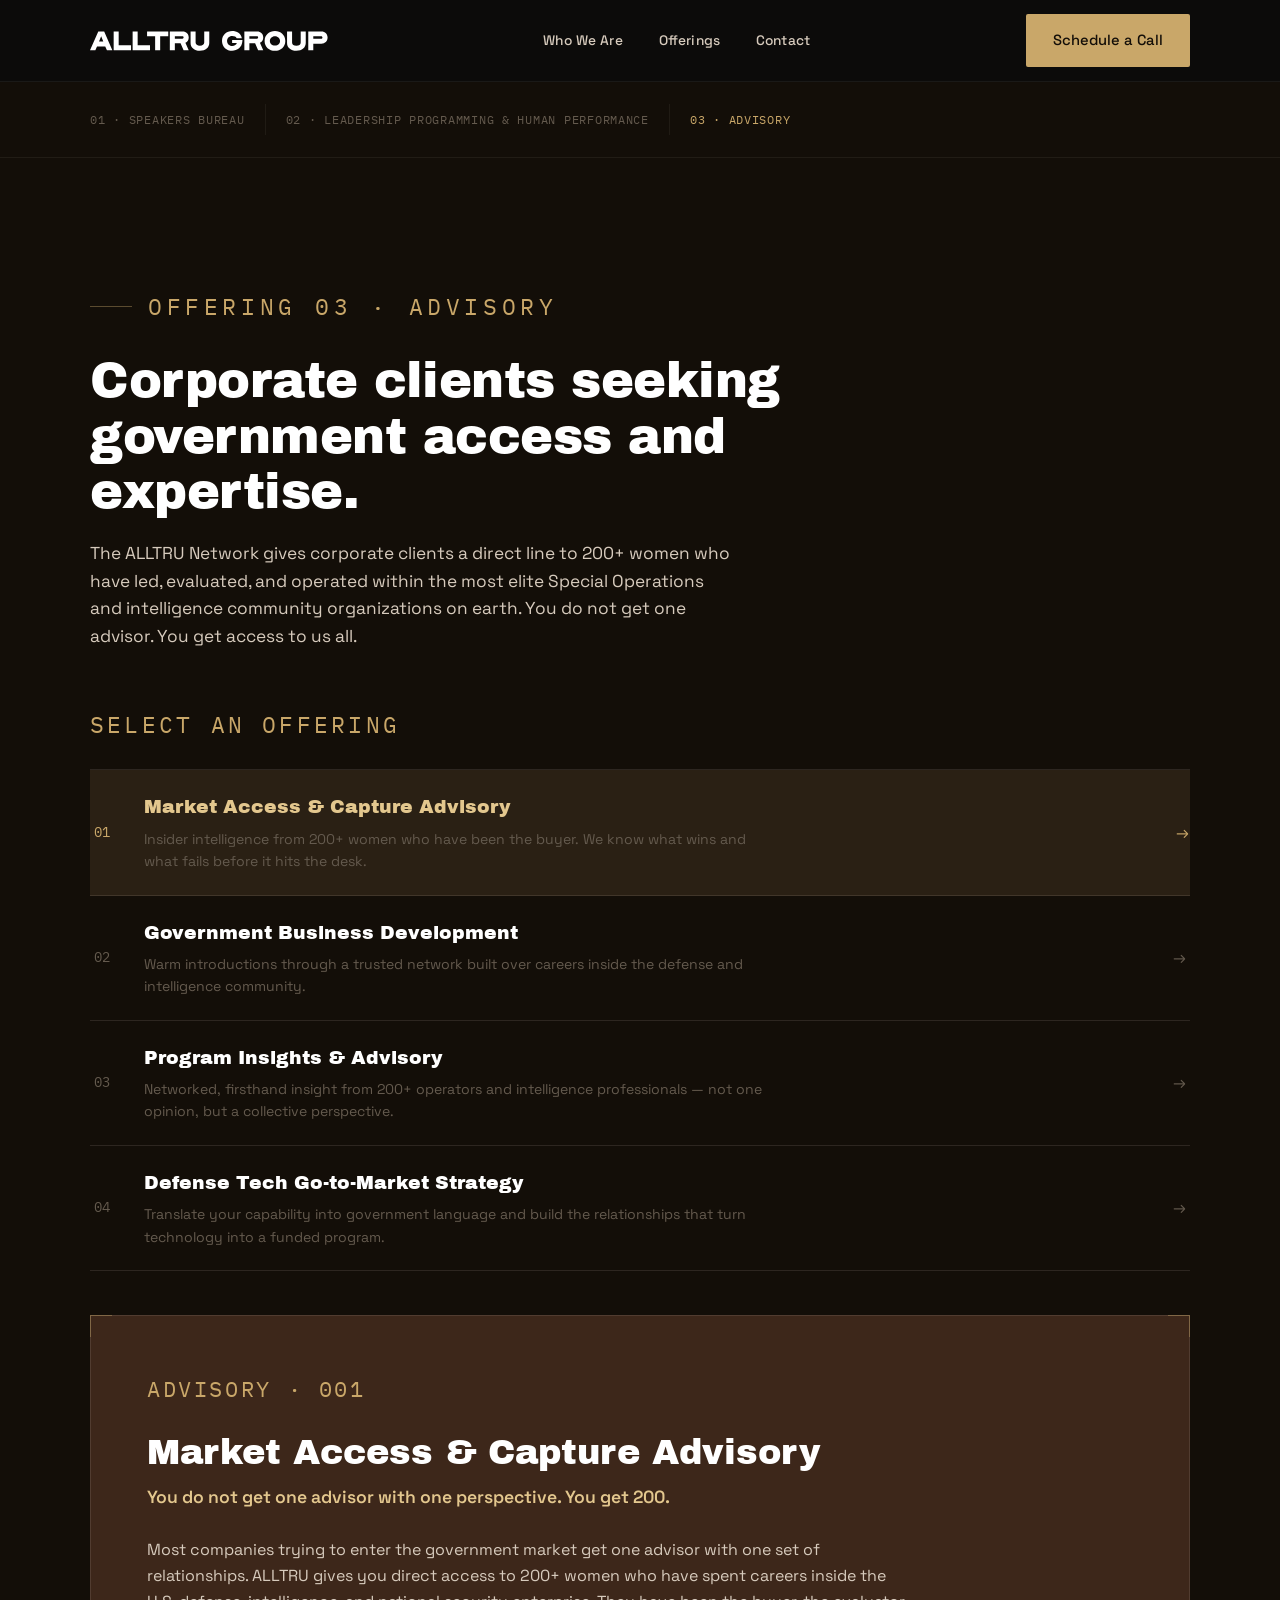
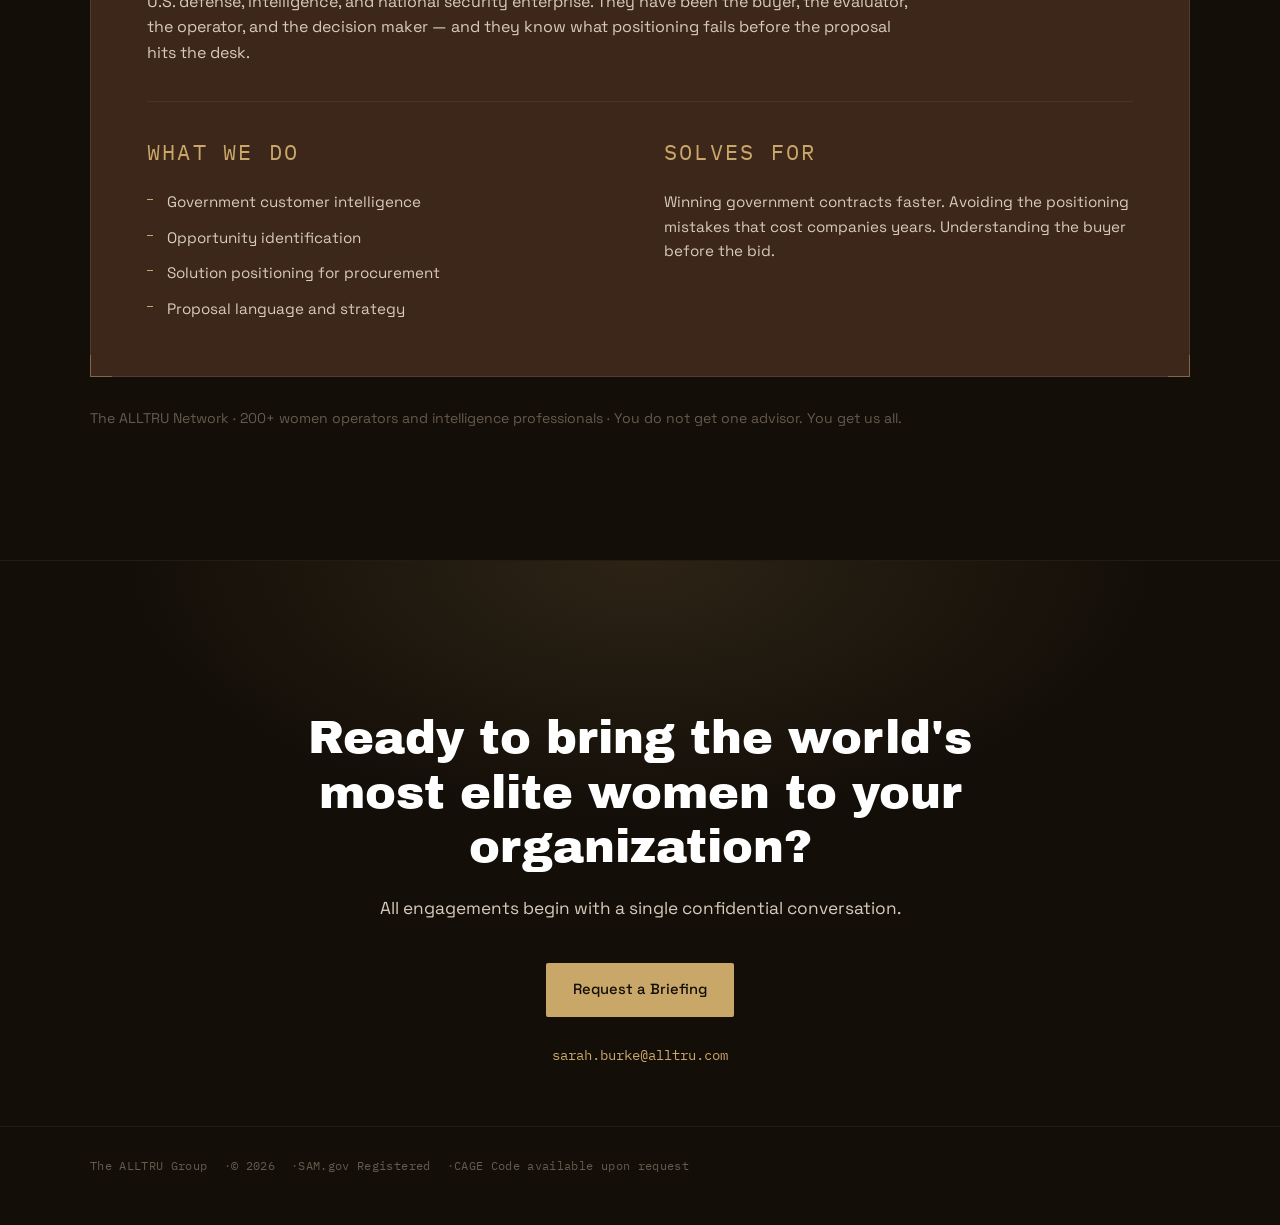
==== advisory.html @ ccac943f "Add files via upload" ====
<!DOCTYPE html>
<html lang="en">
<head>
<meta charset="UTF-8">
<meta name="viewport" content="width=device-width, initial-scale=1.0">
<title>Advisory — The ALLTRU Group</title>
<meta name="description" content="The ALLTRU Network gives corporate clients direct access to 200+ women from the U.S. defense, intelligence, and national security enterprise.">
<script>document.documentElement.classList.add('js');</script>
<link rel="preconnect" href="https://fonts.googleapis.com">
<link rel="preconnect" href="https://fonts.gstatic.com" crossorigin>
<link href="https://fonts.googleapis.com/css2?family=Archivo+Black&family=Space+Grotesk:wght@400;500;600;700&family=IBM+Plex+Mono:wght@400;500&display=swap" rel="stylesheet">
<link rel="stylesheet" href="styles.css">
</head>
<body>
<header class="site-nav">
  <div class="nav-inner">
    <a href="index.html" class="wordmark">
<svg class="wordmark-svg" viewBox="0 0 511 43" xmlns="http://www.w3.org/2000/svg" role="img" aria-label="ALLTRU Group">
    <g class="wm-alltru">
      <path d="M245.605 0.98584H256.451V25.9258C256.451 35.5538 248.447 42.5718 236.325 42.5718C224.261 42.5718 216.257 35.5538 216.257 25.7518V0.98584H227.045V24.6498C227.045 29.0578 230.699 31.5518 236.325 31.5518C242.009 31.5518 245.605 29.0578 245.605 24.6498V0.98584Z"/>
      <path d="M212.296 13.9198C212.296 19.4298 209.628 23.4318 205.104 25.2298L212.238 41.5278H201.218L194.722 26.3318H182.426V41.5278H171.638V0.98584H179.874H199.188C207.018 0.98584 212.296 6.14784 212.296 13.9198ZM182.426 11.3098V16.4138H198.84C200.232 16.4138 201.218 15.4278 201.218 13.8618C201.218 12.3538 200.232 11.3098 198.84 11.3098H182.426Z"/>
      <path d="M168.283 0.98584V11.2518H150.883V41.5278H140.037V11.2518H122.695V0.98584H168.283Z"/>
      <path d="M102.449 30.8558H129.013V41.5278H91.6611V0.98584H102.449V30.8558Z"/>
      <path d="M61.6679 30.8558H88.2319V41.5278H50.8799V0.98584H61.6679V30.8558Z"/>
      <path d="M30.508 0.98584L48.024 41.5278H36.424L32.77 33.3498H15.08L11.542 41.5278H0L17.806 0.98584H30.508ZM19.43 22.3878H28.594L24.012 11.3098L19.43 22.3878Z"/>
    </g>
    <g class="wm-group">
      <path d="M497.704 0.98584C505.592 0.98584 510.812 6.37984 510.812 14.0938C510.812 21.8658 505.592 27.2018 497.414 27.2018H480.072V41.5278H469.284V0.98584H477.52H497.704ZM497.356 16.8778C498.748 16.8778 499.734 15.6598 499.734 14.0938C499.734 12.5858 498.748 11.3098 497.356 11.3098H480.072V16.8778H497.356Z"/>
      <path d="M453.023 0.98584H463.869V25.9258C463.869 35.5538 455.865 42.5718 443.743 42.5718C431.679 42.5718 423.675 35.5538 423.675 25.8098V0.98584H434.463V24.6498C434.463 29.1158 438.117 31.5518 443.743 31.5518C449.427 31.5518 453.023 29.1158 453.023 24.6498V0.98584Z"/>
      <path d="M419.936 21.286C419.936 34.104 409.844 42.572 397.664 42.572C385.484 42.572 375.392 34.104 375.392 21.286C375.392 8.468 385.484 0 397.664 0C409.844 0 419.936 8.468 419.936 21.286ZM397.664 31.436C404.682 31.436 408.568 26.39 408.568 21.286C408.568 16.182 404.682 11.078 397.664 11.078C390.646 11.078 386.76 16.182 386.76 21.286C386.76 26.39 390.646 31.436 397.664 31.436Z"/>
      <path d="M372.532 13.9198C372.532 19.4298 369.864 23.4318 365.34 25.2298L372.474 41.5278H361.454L354.958 26.3318H342.662V41.5278H331.874V0.98584H340.11H359.424C367.254 0.98584 372.532 6.14784 372.532 13.9198ZM342.662 11.3098V16.4138H359.076C360.468 16.4138 361.454 15.4278 361.454 13.8618C361.454 12.3538 360.468 11.3098 359.076 11.3098H342.662Z"/>
      <path d="M305.554 25.868V19.314H327.71V21.228C327.014 35.67 316.632 42.572 305.496 42.572C293.78 42.572 283.804 33.814 283.804 21.286C283.804 8.468 293.548 0 305.728 0C315.762 0 324.694 5.51 326.492 15.37H315.356C314.138 12.586 310.6 10.672 305.728 10.672C298.536 10.672 294.708 16.008 294.708 21.286C294.708 26.622 298.826 32.132 305.728 32.132C311.18 32.132 314.486 29.406 315.704 25.868H305.554Z"/>
    </g>
</svg>
    </a>
    <nav class="nav-links">
      <a href="index.html#who-we-are">Who We Are</a>
      <a href="index.html#offerings">Offerings</a>
      <a href="index.html#contact">Contact</a>
    </nav>
    <div class="nav-cta">
      <a class="btn btn-gold" href="mailto:sarah.burke@alltru.com?subject=Schedule%20a%20Call">Schedule a Call</a>
      <button class="nav-toggle" id="navToggle" aria-expanded="false" aria-controls="mobileMenu" aria-label="Open menu">
        <span></span><span></span><span></span>
      </button>
    </div>
  </div>
  <nav class="mobile-menu" id="mobileMenu">
    <a href="index.html#who-we-are">Who We Are</a>
    <a href="index.html#offerings">Offerings</a>
    <a href="index.html#contact">Contact</a>
  </nav>
</header>

<main id="top">
  <div class="offer-subnav-wrap">
    <div class="wrap">
      <nav class="offer-subnav" aria-label="Other offerings">
      <a href="speakers-bureau.html">01 &middot; Speakers Bureau</a>
      <a href="leadership-programming.html">02 &middot; Leadership Programming &amp; Human Performance</a>
      <a href="advisory.html" class="is-current">03 &middot; Advisory</a>
      </nav>
    </div>
  </div>

  <section class="band" id="advisory">
    <div class="wrap">
      <div class="section-head reveal">
        <div class="eyebrow">Offering 03 · Advisory</div>
        <h2>Corporate clients seeking government access and expertise.</h2>
        <p class="lead">The ALLTRU Network gives corporate clients a direct line to 200+ women who have led, evaluated, and operated within the most elite Special Operations and intelligence community organizations on earth. You do not get one advisor. You get access to us all.</p>
      </div>

      <div class="reveal" id="adv-selector">
        <div class="selector-label">Select an Offering</div>
        <div class="selector-list" role="tablist" aria-label="Advisory offerings">

          <button class="selector-item is-active" data-group="adv" data-target="market-access" role="tab" aria-selected="true">
            <span class="s-num">01</span>
            <span class="s-text">
              <h4>Market Access &amp; Capture Advisory</h4>
              <p>Insider intelligence from 200+ women who have been the buyer. We know what wins and what fails before it hits the desk.</p>
            </span>
            <span class="s-arrow">→</span>
          </button>

          <button class="selector-item" data-group="adv" data-target="biz-dev" role="tab" aria-selected="false">
            <span class="s-num">02</span>
            <span class="s-text">
              <h4>Government Business Development</h4>
              <p>Warm introductions through a trusted network built over careers inside the defense and intelligence community.</p>
            </span>
            <span class="s-arrow">→</span>
          </button>

          <button class="selector-item" data-group="adv" data-target="program-insights" role="tab" aria-selected="false">
            <span class="s-num">03</span>
            <span class="s-text">
              <h4>Program Insights &amp; Advisory</h4>
              <p>Networked, firsthand insight from 200+ operators and intelligence professionals — not one opinion, but a collective perspective.</p>
            </span>
            <span class="s-arrow">→</span>
          </button>

          <button class="selector-item" data-group="adv" data-target="gtm" role="tab" aria-selected="false">
            <span class="s-num">04</span>
            <span class="s-text">
              <h4>Defense Tech Go-to-Market Strategy</h4>
              <p>Translate your capability into government language and build the relationships that turn technology into a funded program.</p>
            </span>
            <span class="s-arrow">→</span>
          </button>

        </div>

        <div class="slide-viewer brackets" id="adv-viewer" aria-live="polite">
          <span class="cnr tl"></span><span class="cnr tr"></span><span class="cnr br"></span><span class="cnr bl"></span>

          <div class="slide-panel is-active" data-panel="market-access">
            <div class="slide-kicker">Advisory · 001</div>
            <h3>Market Access &amp; Capture Advisory</h3>
            <div class="slide-sub">You do not get one advisor with one perspective. You get 200.</div>
            <div class="slide-body">
              <p>Most companies trying to enter the government market get one advisor with one set of relationships. ALLTRU gives you direct access to 200+ women who have spent careers inside the U.S. defense, intelligence, and national security enterprise. They have been the buyer, the evaluator, the operator, and the decision maker — and they know what positioning fails before the proposal hits the desk.</p>
            </div>
            <div class="slide-cols">
              <div class="slide-col">
                <div class="col-label">What We Do</div>
                <ul>
                  <li>Government customer intelligence</li>
                  <li>Opportunity identification</li>
                  <li>Solution positioning for procurement</li>
                  <li>Proposal language and strategy</li>
                </ul>
              </div>
              <div class="slide-col">
                <div class="col-label">Solves For</div>
                <p class="solves-copy">Winning government contracts faster. Avoiding the positioning mistakes that cost companies years. Understanding the buyer before the bid.</p>
              </div>
            </div>
          </div>

          <div class="slide-panel" data-panel="biz-dev">
            <div class="slide-kicker">Advisory · 002</div>
            <h3>Government Business Development</h3>
            <div class="slide-sub">Relationships built over careers. Now available to your organization.</div>
            <div class="slide-body">
              <p>Relationships in the defense and intelligence community are built over careers, not business cards. ALLTRU's 200+ network gives your organization direct access to the relationships that move government business — introductions to the right decision makers, commanders, program managers, and acquisition professionals at the right moment.</p>
              <p>This is not cold outreach dressed up as strategy. It is a warm, trusted network opening doors that most companies spend years trying to find.</p>
            </div>
            <div class="slide-cols">
              <div class="slide-col">
                <div class="col-label">What We Do</div>
                <ul>
                  <li>Decision maker introductions</li>
                  <li>Command and agency relationship access</li>
                  <li>Program manager connections</li>
                  <li>Acquisition professional access</li>
                </ul>
              </div>
              <div class="slide-col">
                <div class="col-label">Solves For</div>
                <p class="solves-copy">Getting in the room. Building the relationships that generate government revenue. Accelerating a business development timeline that typically takes years.</p>
              </div>
            </div>
          </div>

          <div class="slide-panel" data-panel="program-insights">
            <div class="slide-kicker">Advisory · 003</div>
            <h3>Program Insights &amp; Advisory</h3>
            <div class="slide-sub">Not one opinion. The collective perspective of 200+ people who have been there.</div>
            <div class="slide-body">
              <p>Before you brief a government client, pitch a program office, or launch a defense product, you need to know how it will land with the people who will use it, buy it, or reject it. ALLTRU's network gives your organization networked, firsthand insight from the people who have operated, evaluated, and procured in the exact environments you are targeting.</p>
            </div>
            <div class="slide-cols">
              <div class="slide-col">
                <div class="col-label">What We Do</div>
                <ul>
                  <li>Product and capability feedback</li>
                  <li>Program positioning review</li>
                  <li>Decision-making intelligence</li>
                  <li>Operational environment insight</li>
                </ul>
              </div>
              <div class="slide-col">
                <div class="col-label">Solves For</div>
                <p class="solves-copy">Information dominance before the pitch. Knowing how your product or program will land before it does. Making decisions with the confidence of collective insider insight.</p>
              </div>
            </div>
          </div>

          <div class="slide-panel" data-panel="gtm">
            <div class="slide-kicker">Advisory · 004</div>
            <h3>Defense Tech Go-to-Market Strategy</h3>
            <div class="slide-sub">The defense market is unlike any other. We have lived inside it.</div>
            <div class="slide-body">
              <p>The defense technology market does not follow standard go-to-market rules — and most commercial playbooks fail the moment they meet a government procurement process. ALLTRU gives defense technology companies a direct line to 200+ women who have spent careers inside the organizations your technology is designed to serve, helping you translate capability into government language and build the relationships that turn a promising technology into a funded program.</p>
            </div>
            <div class="slide-cols">
              <div class="slide-col">
                <div class="col-label">What We Do</div>
                <ul>
                  <li>Capability translation into government language</li>
                  <li>Acquisition pathway identification</li>
                  <li>Entry point and beachhead strategy</li>
                  <li>Relationship-driven program development</li>
                </ul>
              </div>
              <div class="slide-col">
                <div class="col-label">Solves For</div>
                <p class="solves-copy">Shortening the timeline from commercial technology to funded government program. Avoiding the translation failures that stall promising defense tech companies.</p>
              </div>
            </div>
          </div>

        </div>
        <p class="shared-footnote">The ALLTRU Network · 200+ women operators and intelligence professionals · You do not get one advisor. You get us all.</p>
      </div>
    </div>
  </section>

  <section class="close-band" id="contact">
    <div class="wrap">
      <div class="close-inner reveal">
        <h2>Ready to bring the world's most elite women to your organization?</h2>
        <p class="lead">All engagements begin with a single confidential conversation.</p>
        <a class="btn btn-gold" href="mailto:sarah.burke@alltru.com?subject=Request%20a%20Briefing">Request a Briefing</a>
        <div class="close-email"><a href="mailto:sarah.burke@alltru.com">sarah.burke@alltru.com</a></div>
      </div>
    </div>
  </section>

  <footer>
    <div class="wrap footer-inner">
      <div><span>The ALLTRU Group</span><span id="year">© 2026</span><span>SAM.gov Registered</span><span>CAGE Code available upon request</span></div>
    </div>
  </footer>

</main>
<script src="script.js"></script>
</body>
</html>
---- styles.css ----
/*
    BRAND FONTS — BN Grimer (display) and PP Neue Machina Inktrap (body/labels) are
    licensed commercial typefaces, not available on a free CDN. These @font-face
    rules point at local files that don't exist yet — until they're added, the
    browser silently falls back to the free stand-ins loaded above (Archivo Black /
    Space Grotesk). To activate the real brand fonts:
      1. Buy + download BN Grimer from https://www.bnicks.com/shop/p/grimer
      2. Buy + download PP Neue Machina Inktrap (commercial license) from
         https://pangrampangram.com/products/neue-machina
      3. Convert to .woff2 if needed and drop the files in a /fonts folder next to
         this HTML file, named to match the paths below (or edit the paths).
    No other changes needed — the site will pick them up automatically.
  */
  @font-face{
    font-family:'BN Grimer';
    src: url('./fonts/BNGrimer-Regular.woff2') format('woff2'),
         url('./fonts/BNGrimer-Regular.otf') format('opentype');
    font-weight:400; font-style:normal; font-display:swap;
  }
  @font-face{
    font-family:'PP Neue Machina Inktrap';
    src: url('./fonts/PPNeueMachinaInktrap-Regular.woff2') format('woff2'),
         url('./fonts/PPNeueMachinaInktrap-Regular.otf') format('opentype');
    font-weight:400; font-style:normal; font-display:swap;
  }
  :root{
    /* ALLTRU Group brand palette */
    --black:#000000;
    --brown:#130E08;
    --hickory:#3D271A;
    --sesame:#645A4E;
    --sand:#D7CBBD;
    --white:#FFFFFF;

    --bg:#130E08;
    --bg-1:#3D271A;
    --bg-2:#4a3020;
    --line: rgba(215,203,189,0.13);
    --line-soft: rgba(215,203,189,0.07);
    --ink:#FFFFFF;
    --ink-dim:#D7CBBD;
    --ink-faint:#645A4E;
    --gold:#c9a769;
    --gold-bright:#e3c78e;
    --gold-soft: rgba(201,167,105,0.12);
    --gold-line: rgba(201,167,105,0.4);
    --serif: 'BN Grimer', 'Archivo Black', 'Arial Black', sans-serif;
    --sans: 'PP Neue Machina Inktrap', 'Space Grotesk', -apple-system, BlinkMacSystemFont, 'Segoe UI', sans-serif;
    --mono: 'PP Neue Machina Inktrap', 'IBM Plex Mono', 'SFMono-Regular', Menlo, Consolas, monospace;
    --container: 1180px;
    --nav-h: 82px;
  }

  *{ box-sizing:border-box; }
  html{ scroll-behavior:smooth; }
  @media (prefers-reduced-motion: reduce){
    html{ scroll-behavior:auto; }
    *{ animation-duration:0.001ms !important; animation-iteration-count:1 !important; transition-duration:0.001ms !important; scroll-behavior:auto !important; }
  }

  body{
    margin:0;
    background:var(--bg);
    color:var(--ink);
    font-family:var(--sans);
    font-weight:400;
    line-height:1.6;
    -webkit-font-smoothing:antialiased;
  }

  img,svg{ display:block; max-width:100%; }
  a{ color:inherit; text-decoration:none; }
  ul{ margin:0; padding:0; list-style:none; }
  p{ margin:0; }
  button{ font:inherit; color:inherit; background:none; border:none; cursor:pointer; padding:0; }

  .wrap{ max-width:var(--container); margin:0 auto; padding:0 40px; }
  section{ scroll-margin-top: var(--nav-h); }

  ::selection{ background:var(--gold); color:var(--brown); }

  /* ---------- Eyebrow / labels ---------- */
  .eyebrow{
    display:flex; align-items:center; gap:16px;
    font-family:var(--mono); font-size:1.44rem; letter-spacing:0.2em; text-transform:uppercase;
    color:var(--gold); margin-bottom:28px;
  }
  .eyebrow::before{ content:""; width:42px; height:1px; background:var(--gold-line); }
  .eyebrow.no-dash::before{ display:none; }

  .section-head{ max-width:760px; margin-bottom:56px; }
  .section-head h2{
    font-family:var(--serif); font-weight:500; font-size:clamp(2rem, 1.4rem + 2.6vw, 3.1rem);
    line-height:1.12; margin:0 0 20px; letter-spacing:-0.01em;
  }
  .section-head .lead{ font-size:1.08rem; color:var(--ink-dim); max-width:640px; }
  .section-head .lead + .lead{ margin-top:14px; }
  .section-head.center{ margin-left:auto; margin-right:auto; text-align:center; }
  .section-head.center .eyebrow{ justify-content:center; }
  .section-head.center .eyebrow::before{ display:none; }

  /* ---------- Buttons ---------- */
  .btn{
    display:inline-flex; align-items:center; gap:10px;
    font-family:var(--sans); font-size:0.92rem; font-weight:500;
    padding:0.95rem 1.7rem; border-radius:2px; white-space:nowrap;
    transition: all .2s ease;
  }
  .btn-gold{ background:var(--gold); color:var(--brown); }
  .btn-gold:hover{ background:var(--gold-bright); transform:translateY(-1px); }
  .btn-line{ border:1px solid var(--line); color:var(--ink); }
  .btn-line:hover{ border-color:var(--gold-line); color:var(--gold-bright); }
  .btn-arrow{ transition: transform .2s ease; }
  .btn:hover .btn-arrow{ transform:translateX(3px); }

  /* ---------- Corner brackets (signature motif) ---------- */
  .brackets{ position:relative; }
  .brackets .cnr{ position:absolute; width:22px; height:22px; pointer-events:none; }
  .brackets .cnr.tl{ top:-1px; left:-1px; border-top:1px solid var(--gold-line); border-left:1px solid var(--gold-line); }
  .brackets .cnr.tr{ top:-1px; right:-1px; border-top:1px solid var(--gold-line); border-right:1px solid var(--gold-line); }
  .brackets .cnr.br{ bottom:-1px; right:-1px; border-bottom:1px solid var(--gold-line); border-right:1px solid var(--gold-line); }
  .brackets .cnr.bl{ bottom:-1px; left:-1px; border-bottom:1px solid var(--gold-line); border-left:1px solid var(--gold-line); }

  /* ================= NAV ================= */
  header.site-nav{
    position:fixed; top:0; left:0; right:0; z-index:100;
    height:var(--nav-h);
    background:rgba(11,11,12,0.82);
    backdrop-filter:blur(10px);
    -webkit-backdrop-filter:blur(10px);
    border-bottom:1px solid var(--line-soft);
  }
  .nav-inner{
    max-width:var(--container); margin:0 auto; padding:0 40px; height:100%;
    display:flex; align-items:center; justify-content:space-between;
  }
  .wordmark{ display:flex; align-items:center; }
  .wordmark-svg{ height:20px; width:auto; display:block; }
  .wordmark-svg .wm-alltru path{ fill:var(--ink); }
  .wordmark-svg .wm-group path{ fill:var(--ink); }
  nav.nav-links{ display:flex; align-items:center; gap:36px; }
  nav.nav-links a{
    font-size:0.86rem; color:var(--ink-dim); font-weight:500; letter-spacing:0.01em;
    transition:color .2s ease;
  }
  nav.nav-links a:hover{ color:var(--ink); }
  .nav-cta{ display:flex; align-items:center; gap:20px; flex-shrink:0; }
  .nav-cta .btn{ flex-shrink:0; }
  .nav-toggle{ display:none; }

  .mobile-menu{
    display:none;
    flex-direction:column;
    background:rgba(11,11,12,0.98);
    border-bottom:1px solid var(--line);
    overflow:hidden;
    max-height:0;
    transition:max-height .3s ease;
  }
  .mobile-menu a{
    padding:16px 22px; font-size:0.95rem; color:var(--ink-dim); border-top:1px solid var(--line-soft);
  }
  .mobile-menu a:hover{ color:var(--gold); }
  .mobile-menu.is-open{ max-height:280px; }

  @media (max-width: 900px){
    nav.nav-links{ display:none; }
    .nav-toggle{
      display:flex; flex-direction:column; justify-content:center; gap:5px; width:26px; height:26px;
    }
    .nav-toggle span{ display:block; height:1px; background:var(--ink); transition: transform .2s ease, opacity .2s ease; }
    .nav-toggle[aria-expanded="true"] span:nth-child(1){ transform:translateY(6px) rotate(45deg); }
    .nav-toggle[aria-expanded="true"] span:nth-child(2){ opacity:0; }
    .nav-toggle[aria-expanded="true"] span:nth-child(3){ transform:translateY(-6px) rotate(-45deg); }
    .mobile-menu{ display:flex; }
    .nav-cta .btn{ padding:0.65rem 1rem; font-size:0.8rem; }
  }

  @media (max-width: 420px){
    .nav-cta .btn{ padding:0.6rem 0.75rem; font-size:0.74rem; }
    .wordmark-svg{ height:16px; }
  }

  /* ================= HERO ================= */
  .hero{
    position:relative;
    min-height:100vh;
    display:flex; flex-direction:column; justify-content:center;
    padding-top:calc(var(--nav-h) + 40px);
    overflow:hidden;
  }
  .hero::before{
    content:"";
    position:absolute; inset:0;
    background:
      radial-gradient(ellipse 900px 500px at 82% 8%, rgba(201,167,105,0.16), transparent 60%),
      radial-gradient(ellipse 700px 500px at 10% 100%, rgba(201,167,105,0.07), transparent 60%);
    pointer-events:none;
  }
  .hero::after{
    content:"";
    position:absolute; inset:0;
    background-image: radial-gradient(rgba(215,203,189,0.06) 1px, transparent 1px);
    background-size: 26px 26px;
    -webkit-mask-image: linear-gradient(to bottom, black, transparent 75%);
            mask-image: linear-gradient(to bottom, black, transparent 75%);
    pointer-events:none;
  }
  .hero-inner{ position:relative; z-index:1; }
  .hero h1{
    font-family:var(--serif); font-weight:500; font-size:clamp(2.5rem, 1.6rem + 4.2vw, 4.6rem);
    line-height:1.06; letter-spacing:-0.015em; max-width:900px; margin:0 0 28px;
  }
  .hero h1 em{ color:var(--gold); font-style:normal; }
  .hero .lead{ font-size:1.15rem; color:var(--ink-dim); max-width:600px; margin-bottom:40px; }
  .hero-ctas{ display:flex; gap:18px; flex-wrap:wrap; margin-bottom:88px; }

  .credibility{
    position:relative; z-index:1;
    border-top:1px solid var(--line-soft);
    padding-top:26px;
    display:flex; flex-wrap:wrap; gap:10px 28px;
    font-family:var(--mono); font-size:0.72rem; letter-spacing:0.05em; color:var(--ink-faint);
  }
  .credibility span:not(:last-child)::after{ content:"·"; color:var(--gold-line); margin-left:28px; }

  /* ================= WHO WE ARE ================= */
  .band{ padding:130px 0; border-bottom:1px solid var(--line-soft); }
  .band.tight{ padding:110px 0; }

  .who-grid{ display:flex; flex-direction:column; gap:56px; }
  .who-copy{ max-width:720px; }
  .who-copy p{ color:var(--ink-dim); font-size:1.05rem; margin-bottom:22px; }

  /* ================= THE STANDARD ================= */
  .standard{ padding:130px 0; border-bottom:1px solid var(--line-soft); }
  .standard-inner{ max-width:900px; }
  .standard blockquote{
    font-family:var(--sans); font-weight:500; font-style:normal;
    font-size:clamp(1.4rem, 1.05rem + 1.4vw, 2rem);
    line-height:1.35; color:var(--ink); margin:0 0 40px;
  }
  .standard .body-copy p{ color:var(--ink-dim); font-size:1.02rem; margin-bottom:18px; max-width:760px; }
  .standard .trademark{ margin-top:34px; font-family:var(--mono); font-size:1.56rem; letter-spacing:0.06em; color:var(--gold); text-transform:uppercase; }

  /* ================= OFFERINGS OVERVIEW ================= */
  .offerings-grid{ display:grid; grid-template-columns:repeat(3, 1fr); gap:26px; }
  .offer-card{
    position:relative; background:var(--bg-1); border:1px solid var(--line);
    padding:40px 32px 34px; display:flex; flex-direction:column; min-height:340px;
    transition: border-color .25s ease, transform .25s ease;
  }
  .offer-card:hover{ border-color:var(--gold-line); transform:translateY(-4px); }
  .offer-card .num{
    font-family:var(--serif); font-weight:300; font-size:2.6rem; color:transparent;
    -webkit-text-stroke:1px var(--gold-line); margin-bottom:26px; line-height:1;
  }
  .offer-card h3{ font-family:var(--serif); font-weight:500; font-size:1.5rem; margin:0 0 14px; line-height:1.2; }
  .offer-card p{ color:var(--ink-dim); font-size:0.96rem; margin-bottom:auto; padding-bottom:26px; }
  .offer-card .card-link{
    display:inline-flex; align-items:center; gap:8px; font-size:0.86rem; font-weight:500; color:var(--gold);
  }
  .offer-card .card-link svg{ transition:transform .2s ease; }
  .offer-card:hover .card-link svg{ transform:translateX(3px); }

  @media (max-width: 900px){ .offerings-grid{ grid-template-columns:1fr; } }

  /* ================= SPEAKERS BUREAU ================= */
  .market-row{ display:grid; grid-template-columns:1fr 1fr; gap:60px; margin-bottom:70px; }
  .market-block .kicker{ font-family:var(--mono); font-size:1.4rem; letter-spacing:0.14em; color:var(--gold); text-transform:uppercase; margin-bottom:22px; }
  .market-block .statement{ font-family:var(--serif); font-size:1.5rem; font-weight:500; line-height:1.35; }
  .market-block p{ color:var(--ink-dim); font-size:1rem; }
  .tag-cloud{ display:flex; flex-wrap:wrap; gap:9px; }
  .tag{
    font-family:var(--mono); font-size:0.76rem; color:var(--ink-dim);
    border:1px solid var(--line); padding:7px 13px; border-radius:2px; background:var(--bg-1);
  }
  @media (max-width: 860px){ .market-row{ grid-template-columns:1fr; gap:36px; } }

  .pkg-label{ font-family:var(--mono); font-size:1.44rem; letter-spacing:0.14em; color:var(--gold); text-transform:uppercase; margin-bottom:14px; }
  .pkg-intro{ font-family:var(--sans); font-weight:500; font-style:normal; font-size:1.05rem; color:var(--gold-bright); margin-bottom:28px; }
  .pkg-grid{ display:grid; grid-template-columns:repeat(2, 1fr); gap:20px; }
  .pkg-card{ background:var(--bg-1); border:1px solid var(--line); padding:28px 26px; transition:border-color .2s ease; }
  .pkg-card:hover{ border-color:var(--gold-line); }
  .pkg-card h4{ font-family:var(--serif); font-weight:500; font-size:1.18rem; margin:0 0 10px; }
  .pkg-card .solves{ font-size:0.88rem; color:var(--ink-dim); margin-bottom:16px; }
  .pkg-card .solves b{ color:var(--gold); font-weight:500; font-family:var(--mono); font-size:0.72rem; letter-spacing:0.05em; text-transform:uppercase; display:block; margin-bottom:4px; }
  .pkg-card .fmt{ font-family:var(--mono); font-size:0.76rem; color:var(--ink-faint); line-height:1.6; }
  @media (max-width: 700px){ .pkg-grid{ grid-template-columns:1fr; } }

  .avail-note{ margin-top:40px; font-size:0.88rem; color:var(--ink-faint); border-top:1px solid var(--line-soft); padding-top:24px; }

  /* ================= SLIDE SELECTOR (shared: leadership + advisory) ================= */
  .selector-label{ font-family:var(--mono); font-size:1.44rem; letter-spacing:0.14em; color:var(--gold); text-transform:uppercase; margin-bottom:26px; }

  .selector-list{ border-top:1px solid var(--line); margin-bottom:44px; }
  .selector-item{
    display:flex; align-items:center; gap:24px; width:100%; text-align:left;
    padding:22px 4px; border-bottom:1px solid var(--line);
    transition: background .2s ease;
  }
  .selector-item:hover{ background:var(--gold-soft); }
  .selector-item .s-num{ font-family:var(--mono); font-size:0.85rem; color:var(--ink-faint); width:26px; flex-shrink:0; }
  .selector-item .s-text{ flex:1; }
  .selector-item .s-text h4{
    font-family:var(--serif); font-weight:500; font-size:1.18rem; margin:0 0 5px; color:var(--ink);
    transition:color .2s ease;
  }
  .selector-item .s-text p{ color:var(--ink-faint); font-size:0.88rem; max-width:620px; }
  .selector-item .s-arrow{ color:var(--ink-faint); flex-shrink:0; transition: all .2s ease; }
  .selector-item.is-active{ background:var(--gold-soft); }
  .selector-item.is-active .s-num{ color:var(--gold); }
  .selector-item.is-active .s-text h4{ color:var(--gold-bright); }
  .selector-item.is-active .s-arrow{ color:var(--gold); transform:translateX(3px); }
  .selector-item:hover .s-arrow{ transform:translateX(3px); }

  .slide-viewer{
    position:relative;
    background:var(--bg-1); border:1px solid var(--line);
    padding:56px 56px 44px;
  }
  .slide-panel{ display:none; }
  .slide-panel.is-active{ display:block; animation: panelIn .35s ease; }
  @keyframes panelIn{ from{ opacity:0; transform:translateY(8px); } to{ opacity:1; transform:translateY(0); } }

  .slide-kicker{ font-family:var(--mono); font-size:1.36rem; letter-spacing:0.12em; color:var(--gold); text-transform:uppercase; margin-bottom:24px; }
  .slide-panel h3{ font-family:var(--serif); font-weight:500; font-size:clamp(1.6rem, 1.2rem + 1.6vw, 2.2rem); margin:0 0 10px; line-height:1.2; }
  .slide-panel .slide-sub{ font-family:var(--sans); font-weight:600; font-style:normal; color:var(--gold-bright); font-size:1.1rem; margin-bottom:26px; }
  .slide-panel .slide-body p{ color:var(--ink-dim); font-size:1rem; margin-bottom:16px; max-width:760px; }

  .slide-cols{ display:grid; grid-template-columns:1fr 1fr; gap:48px; margin-top:36px; padding-top:32px; border-top:1px solid var(--line-soft); }
  .slide-col .col-label{ font-family:var(--mono); font-size:1.4rem; letter-spacing:0.1em; color:var(--gold); text-transform:uppercase; margin-bottom:20px; }
  .slide-col ul li{
    position:relative; padding-left:20px; margin-bottom:12px; color:var(--ink-dim); font-size:0.95rem; line-height:1.55;
  }
  .slide-col ul li::before{ content:""; position:absolute; left:0; top:9px; width:6px; height:1px; background:var(--gold); }
  .slide-col p.solves-copy{ color:var(--ink-dim); font-size:0.95rem; }

  .scope-grid{ display:grid; grid-template-columns:1fr 1fr; gap:10px 32px; margin-top:28px; }
  .scope-grid div{
    display:flex; align-items:baseline; gap:10px; font-size:0.94rem; color:var(--ink-dim);
    padding:10px 0; border-bottom:1px solid var(--line-soft);
  }
  .scope-grid div::before{ content:"—"; color:var(--gold); flex-shrink:0; }
  @media (max-width: 760px){
    .slide-viewer{ padding:36px 26px 30px; }
    .slide-cols{ grid-template-columns:1fr; gap:28px; }
    .scope-grid{ grid-template-columns:1fr; }
  }

  .shared-footnote{ margin-top:30px; font-size:0.88rem; color:var(--ink-faint); }

  /* ================= CADRE ================= */
  .cadre-band{ display:grid; grid-template-columns:1fr 1fr; gap:70px; align-items:center; }
  .cadre-copy p{ color:var(--ink-dim); font-size:1.02rem; margin-bottom:18px; }
  .cadre-visual{
    position:relative; aspect-ratio:4/5; background:var(--bg-1); border:1px solid var(--line);
    display:flex; align-items:center; justify-content:center; overflow:hidden;
  }
  .cadre-visual::before{
    content:"";
    position:absolute; inset:0;
    background-image: repeating-linear-gradient(115deg, rgba(201,167,105,0.05) 0 1px, transparent 1px 34px);
  }
  .cadre-visual .cadre-mark{ position:relative; font-family:var(--sans); font-weight:500; font-style:normal; font-size:1.3rem; color:var(--gold); text-align:center; padding:0 30px; }
  @media (max-width: 860px){ .cadre-band{ grid-template-columns:1fr; } .cadre-visual{ aspect-ratio:16/9; order:-1; } }

  /* ================= CONTACT / CLOSE ================= */
  .close-band{
    padding:150px 0 60px; text-align:center; position:relative; overflow:hidden;
  }
  .close-band::before{
    content:"";
    position:absolute; inset:0;
    background: radial-gradient(ellipse 800px 400px at 50% 0%, rgba(201,167,105,0.14), transparent 65%);
    pointer-events:none;
  }
  .close-inner{ position:relative; max-width:720px; margin:0 auto; }
  .close-band h2{
    font-family:var(--serif); font-weight:500; font-size:clamp(2rem, 1.4rem + 2.4vw, 2.9rem); line-height:1.18; margin:0 0 20px;
  }
  .close-band .lead{ color:var(--ink-dim); font-size:1.08rem; margin-bottom:40px; }
  .close-email{ margin-top:26px; font-family:var(--mono); font-size:0.9rem; color:var(--ink-faint); }
  .close-email a{ color:var(--gold); }

  footer{ border-top:1px solid var(--line-soft); padding:30px 0 50px; }
  .footer-inner{
    display:flex; justify-content:space-between; align-items:center; flex-wrap:wrap; gap:14px;
    font-family:var(--mono); font-size:0.72rem; color:var(--ink-faint); letter-spacing:0.03em;
  }
  .footer-inner span:not(:last-child)::after{ content:"·"; color:var(--gold-line); margin-left:16px; }

  /* ---------- reveal on scroll (only hides content once JS confirms it can reveal it again) ---------- */
  .js .reveal{ opacity:0; transform:translateY(18px); transition:opacity .6s ease, transform .6s ease; }
  .reveal.is-visible{ opacity:1; transform:translateY(0); }

  @media (max-width: 640px){
    .wrap{ padding:0 22px; }
    .nav-inner{ padding:0 22px; }
    .band, .band.tight, .standard{ padding:80px 0; }
    .slide-viewer{ padding:30px 24px; }
  }

  /* ================= OFFERING SUB-NAV (offering pages only) ================= */
  .offer-subnav-wrap{ padding-top:var(--nav-h); border-bottom:1px solid var(--line-soft); }
  .offer-subnav{ display:flex; flex-wrap:wrap; padding:22px 0; }
  .offer-subnav a{
    font-family:var(--mono); font-size:0.76rem; letter-spacing:0.06em; text-transform:uppercase;
    color:var(--ink-faint); padding:6px 20px 6px 0; margin-right:20px; border-right:1px solid var(--line-soft);
    transition:color .2s ease;
  }
  .offer-subnav a:last-child{ border-right:none; margin-right:0; padding-right:0; }
  .offer-subnav a:hover{ color:var(--ink); }
  .offer-subnav a.is-current{ color:var(--gold); }
  @media (max-width: 640px){
    .offer-subnav{ flex-direction:column; gap:12px; }
    .offer-subnav a{ border-right:none; margin-right:0; padding:0; }
  }
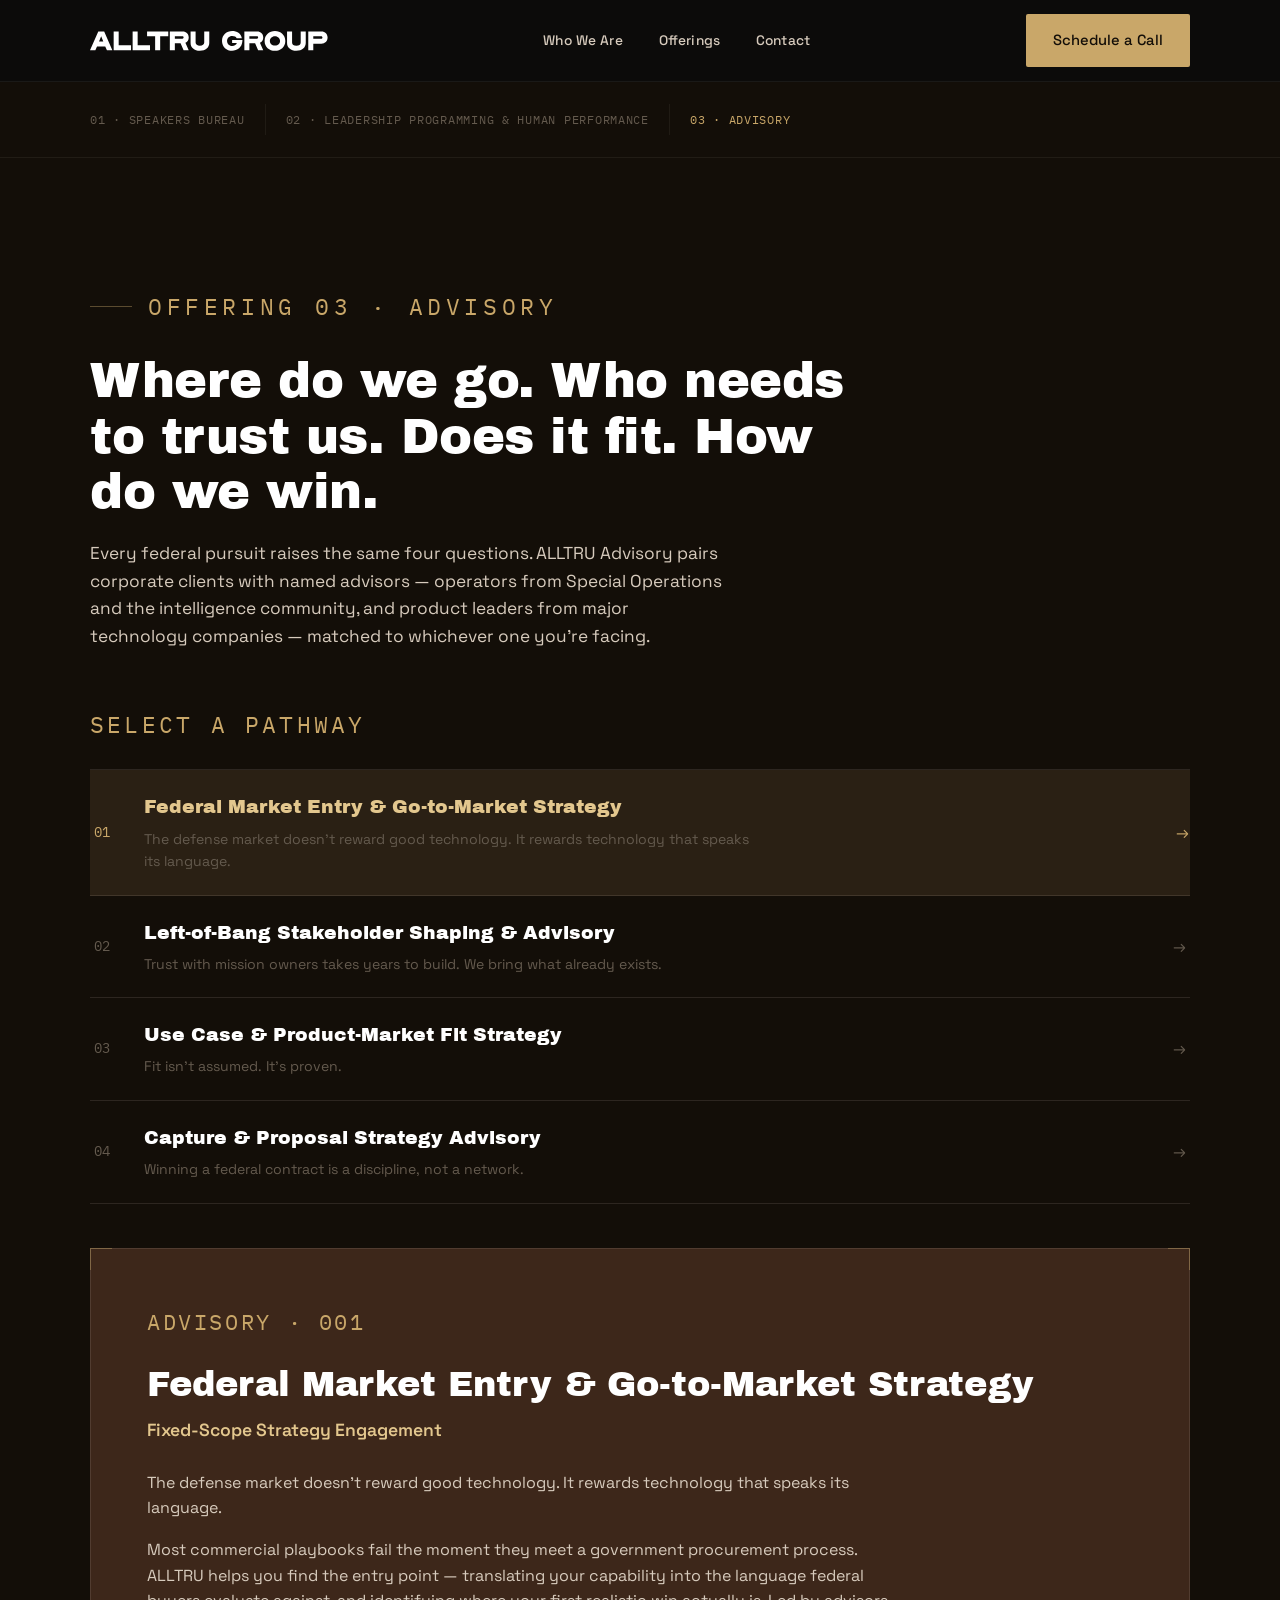
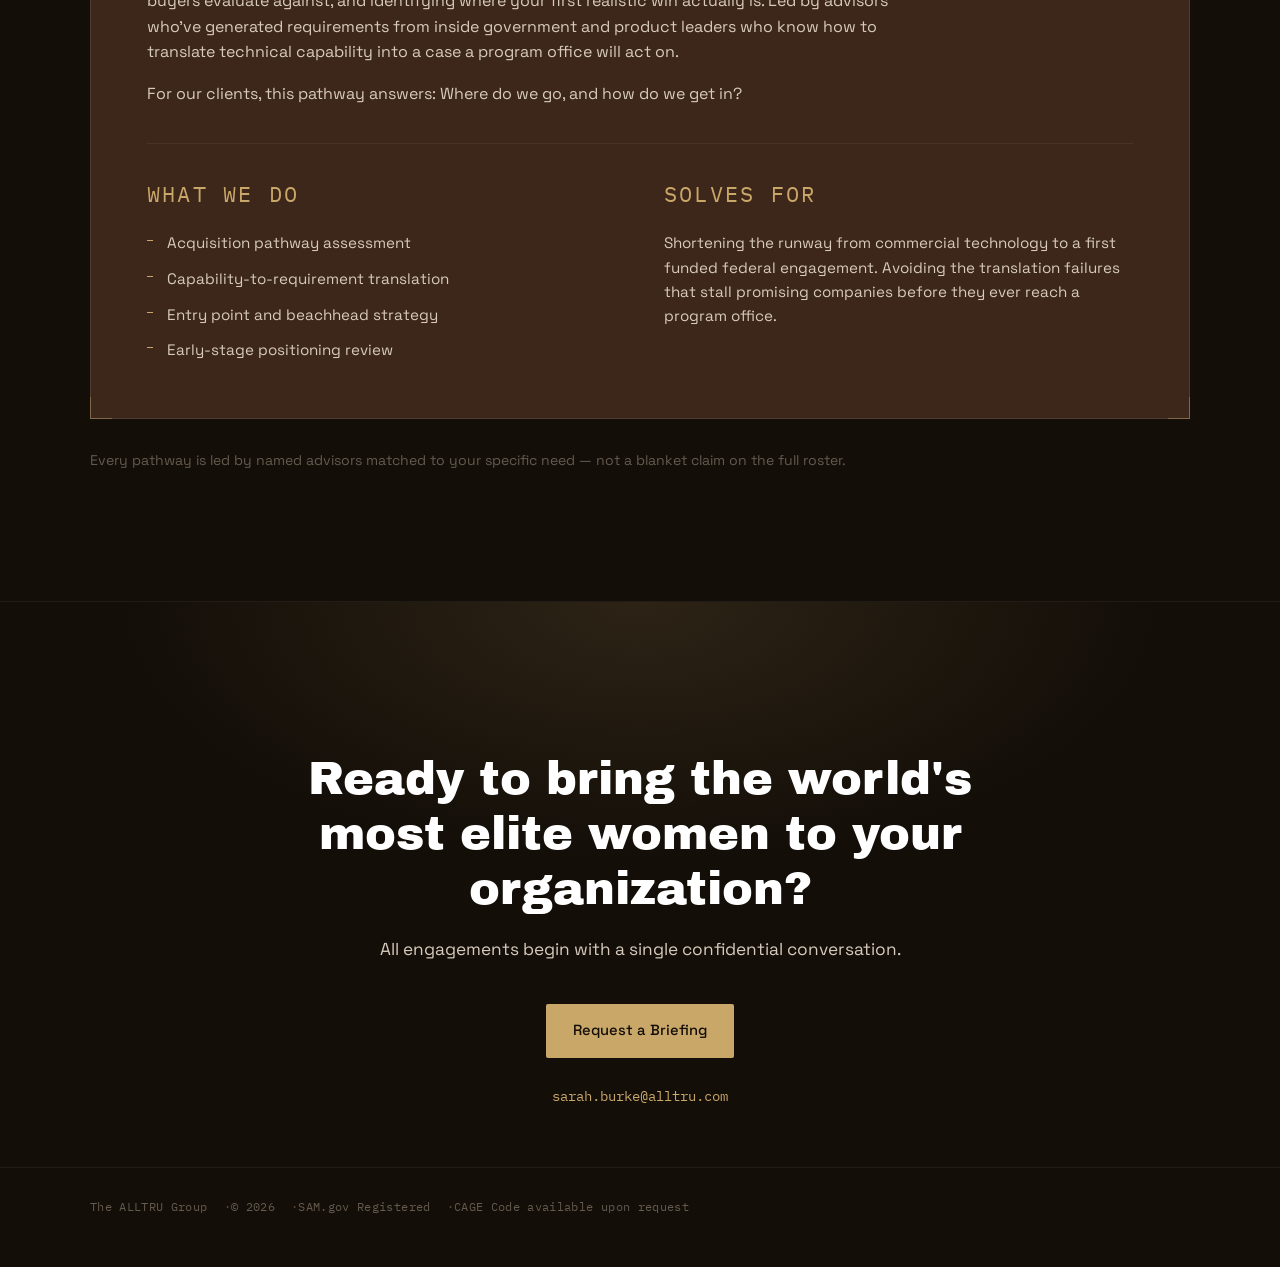
==== commit d6ae7447: "Add files via upload" ====
--- a/advisory.html
+++ b/advisory.html
@@ -4,7 +4,7 @@
 <meta charset="UTF-8">
 <meta name="viewport" content="width=device-width, initial-scale=1.0">
 <title>Advisory — The ALLTRU Group</title>
-<meta name="description" content="The ALLTRU Network gives corporate clients direct access to 200+ women from the U.S. defense, intelligence, and national security enterprise.">
+<meta name="description" content="ALLTRU Advisory pairs corporate clients with named advisors across four pathways — market entry, stakeholder engagement, product-market fit, and capture strategy.">
 <script>document.documentElement.classList.add('js');</script>
 <link rel="preconnect" href="https://fonts.googleapis.com">
 <link rel="preconnect" href="https://fonts.gstatic.com" crossorigin>
@@ -67,46 +67,46 @@
     <div class="wrap">
       <div class="section-head reveal">
         <div class="eyebrow">Offering 03 · Advisory</div>
-        <h2>Corporate clients seeking government access and expertise.</h2>
-        <p class="lead">The ALLTRU Network gives corporate clients a direct line to 200+ women who have led, evaluated, and operated within the most elite Special Operations and intelligence community organizations on earth. You do not get one advisor. You get access to us all.</p>
+        <h2>Where do we go. Who needs to trust us. Does it fit. How do we win.</h2>
+        <p class="lead">Every federal pursuit raises the same four questions. ALLTRU Advisory pairs corporate clients with named advisors — operators from Special Operations and the intelligence community, and product leaders from major technology companies — matched to whichever one you're facing.</p>
       </div>
 
       <div class="reveal" id="adv-selector">
-        <div class="selector-label">Select an Offering</div>
-        <div class="selector-list" role="tablist" aria-label="Advisory offerings">
-
-          <button class="selector-item is-active" data-group="adv" data-target="market-access" role="tab" aria-selected="true">
+        <div class="selector-label">Select a Pathway</div>
+        <div class="selector-list" role="tablist" aria-label="Advisory pathways">
+
+          <button class="selector-item is-active" data-group="adv" data-target="market-entry" role="tab" aria-selected="true">
             <span class="s-num">01</span>
             <span class="s-text">
-              <h4>Market Access &amp; Capture Advisory</h4>
-              <p>Insider intelligence from 200+ women who have been the buyer. We know what wins and what fails before it hits the desk.</p>
-            </span>
-            <span class="s-arrow">→</span>
-          </button>
-
-          <button class="selector-item" data-group="adv" data-target="biz-dev" role="tab" aria-selected="false">
+              <h4>Federal Market Entry &amp; Go-to-Market Strategy</h4>
+              <p>The defense market doesn't reward good technology. It rewards technology that speaks its language.</p>
+            </span>
+            <span class="s-arrow">→</span>
+          </button>
+
+          <button class="selector-item" data-group="adv" data-target="stakeholder-shaping" role="tab" aria-selected="false">
             <span class="s-num">02</span>
             <span class="s-text">
-              <h4>Government Business Development</h4>
-              <p>Warm introductions through a trusted network built over careers inside the defense and intelligence community.</p>
-            </span>
-            <span class="s-arrow">→</span>
-          </button>
-
-          <button class="selector-item" data-group="adv" data-target="program-insights" role="tab" aria-selected="false">
+              <h4>Left-of-Bang Stakeholder Shaping &amp; Advisory</h4>
+              <p>Trust with mission owners takes years to build. We bring what already exists.</p>
+            </span>
+            <span class="s-arrow">→</span>
+          </button>
+
+          <button class="selector-item" data-group="adv" data-target="product-market-fit" role="tab" aria-selected="false">
             <span class="s-num">03</span>
             <span class="s-text">
-              <h4>Program Insights &amp; Advisory</h4>
-              <p>Networked, firsthand insight from 200+ operators and intelligence professionals — not one opinion, but a collective perspective.</p>
-            </span>
-            <span class="s-arrow">→</span>
-          </button>
-
-          <button class="selector-item" data-group="adv" data-target="gtm" role="tab" aria-selected="false">
+              <h4>Use Case &amp; Product-Market Fit Strategy</h4>
+              <p>Fit isn't assumed. It's proven.</p>
+            </span>
+            <span class="s-arrow">→</span>
+          </button>
+
+          <button class="selector-item" data-group="adv" data-target="capture-strategy" role="tab" aria-selected="false">
             <span class="s-num">04</span>
             <span class="s-text">
-              <h4>Defense Tech Go-to-Market Strategy</h4>
-              <p>Translate your capability into government language and build the relationships that turn technology into a funded program.</p>
+              <h4>Capture &amp; Proposal Strategy Advisory</h4>
+              <p>Winning a federal contract is a discipline, not a network.</p>
             </span>
             <span class="s-arrow">→</span>
           </button>
@@ -116,105 +116,112 @@
         <div class="slide-viewer brackets" id="adv-viewer" aria-live="polite">
           <span class="cnr tl"></span><span class="cnr tr"></span><span class="cnr br"></span><span class="cnr bl"></span>
 
-          <div class="slide-panel is-active" data-panel="market-access">
+          <div class="slide-panel is-active" data-panel="market-entry">
             <div class="slide-kicker">Advisory · 001</div>
-            <h3>Market Access &amp; Capture Advisory</h3>
-            <div class="slide-sub">You do not get one advisor with one perspective. You get 200.</div>
-            <div class="slide-body">
-              <p>Most companies trying to enter the government market get one advisor with one set of relationships. ALLTRU gives you direct access to 200+ women who have spent careers inside the U.S. defense, intelligence, and national security enterprise. They have been the buyer, the evaluator, the operator, and the decision maker — and they know what positioning fails before the proposal hits the desk.</p>
-            </div>
-            <div class="slide-cols">
-              <div class="slide-col">
-                <div class="col-label">What We Do</div>
-                <ul>
-                  <li>Government customer intelligence</li>
-                  <li>Opportunity identification</li>
-                  <li>Solution positioning for procurement</li>
-                  <li>Proposal language and strategy</li>
-                </ul>
-              </div>
-              <div class="slide-col">
-                <div class="col-label">Solves For</div>
-                <p class="solves-copy">Winning government contracts faster. Avoiding the positioning mistakes that cost companies years. Understanding the buyer before the bid.</p>
-              </div>
-            </div>
-          </div>
-
-          <div class="slide-panel" data-panel="biz-dev">
+            <h3>Federal Market Entry &amp; Go-to-Market Strategy</h3>
+            <div class="slide-sub">Fixed-Scope Strategy Engagement</div>
+            <div class="slide-body">
+              <p>The defense market doesn't reward good technology. It rewards technology that speaks its language.</p>
+              <p>Most commercial playbooks fail the moment they meet a government procurement process. ALLTRU helps you find the entry point — translating your capability into the language federal buyers evaluate against, and identifying where your first realistic win actually is. Led by advisors who've generated requirements from inside government and product leaders who know how to translate technical capability into a case a program office will act on.</p>
+              <p>For our clients, this pathway answers: Where do we go, and how do we get in?</p>
+            </div>
+            <div class="slide-cols">
+              <div class="slide-col">
+                <div class="col-label">What We Do</div>
+                <ul>
+                  <li>Acquisition pathway assessment</li>
+                  <li>Capability-to-requirement translation</li>
+                  <li>Entry point and beachhead strategy</li>
+                  <li>Early-stage positioning review</li>
+                </ul>
+              </div>
+              <div class="slide-col">
+                <div class="col-label">Solves For</div>
+                <p class="solves-copy">Shortening the runway from commercial technology to a first funded federal engagement. Avoiding the translation failures that stall promising companies before they ever reach a program office.</p>
+              </div>
+            </div>
+          </div>
+
+          <div class="slide-panel" data-panel="stakeholder-shaping">
             <div class="slide-kicker">Advisory · 002</div>
-            <h3>Government Business Development</h3>
-            <div class="slide-sub">Relationships built over careers. Now available to your organization.</div>
-            <div class="slide-body">
-              <p>Relationships in the defense and intelligence community are built over careers, not business cards. ALLTRU's 200+ network gives your organization direct access to the relationships that move government business — introductions to the right decision makers, commanders, program managers, and acquisition professionals at the right moment.</p>
-              <p>This is not cold outreach dressed up as strategy. It is a warm, trusted network opening doors that most companies spend years trying to find.</p>
-            </div>
-            <div class="slide-cols">
-              <div class="slide-col">
-                <div class="col-label">What We Do</div>
-                <ul>
-                  <li>Decision maker introductions</li>
-                  <li>Command and agency relationship access</li>
-                  <li>Program manager connections</li>
-                  <li>Acquisition professional access</li>
-                </ul>
-              </div>
-              <div class="slide-col">
-                <div class="col-label">Solves For</div>
-                <p class="solves-copy">Getting in the room. Building the relationships that generate government revenue. Accelerating a business development timeline that typically takes years.</p>
-              </div>
-            </div>
-          </div>
-
-          <div class="slide-panel" data-panel="program-insights">
+            <h3>Left-of-Bang Stakeholder Shaping &amp; Advisory</h3>
+            <div class="slide-sub">Standing Advisory Retainer</div>
+            <div class="slide-body">
+              <p>Trust with mission owners takes years to build. We bring what already exists.</p>
+              <p>A standing advisory retainer with a small number of named, screened advisors — senior leaders who've operated inside DoD, DOE/NNSA, DOS, and the interagency community — engaged to build understanding and credibility with program offices and mission owners before a solicitation exists. Every advisor is cleared for engagement before activation, and advisors include former government leaders who've sat inside these conversations themselves, so shaping is substantively informed, not just door-opening.</p>
+              <p>For our clients, this pathway answers: Who needs to trust us before we need them to?</p>
+            </div>
+            <div class="slide-cols">
+              <div class="slide-col">
+                <div class="col-label">What We Do</div>
+                <ul>
+                  <li>Named advisor engagement</li>
+                  <li>Mission-owner and program-office relationship building</li>
+                  <li>Strategic positioning ahead of formal pursuits</li>
+                  <li>Curated advisory cadence</li>
+                </ul>
+              </div>
+              <div class="slide-col">
+                <div class="col-label">Solves For</div>
+                <p class="solves-copy">Building trust that can't be manufactured in a 90-day sales cycle. Entering a pursuit already known to the people who matter, not cold.</p>
+              </div>
+            </div>
+          </div>
+
+          <div class="slide-panel" data-panel="product-market-fit">
             <div class="slide-kicker">Advisory · 003</div>
-            <h3>Program Insights &amp; Advisory</h3>
-            <div class="slide-sub">Not one opinion. The collective perspective of 200+ people who have been there.</div>
-            <div class="slide-body">
-              <p>Before you brief a government client, pitch a program office, or launch a defense product, you need to know how it will land with the people who will use it, buy it, or reject it. ALLTRU's network gives your organization networked, firsthand insight from the people who have operated, evaluated, and procured in the exact environments you are targeting.</p>
-            </div>
-            <div class="slide-cols">
-              <div class="slide-col">
-                <div class="col-label">What We Do</div>
-                <ul>
-                  <li>Product and capability feedback</li>
-                  <li>Program positioning review</li>
-                  <li>Decision-making intelligence</li>
-                  <li>Operational environment insight</li>
-                </ul>
-              </div>
-              <div class="slide-col">
-                <div class="col-label">Solves For</div>
-                <p class="solves-copy">Information dominance before the pitch. Knowing how your product or program will land before it does. Making decisions with the confidence of collective insider insight.</p>
-              </div>
-            </div>
-          </div>
-
-          <div class="slide-panel" data-panel="gtm">
+            <h3>Use Case &amp; Product-Market Fit Strategy</h3>
+            <div class="slide-sub">Fixed-Scope Engagement, Recurring Validation Cycle</div>
+            <div class="slide-body">
+              <p>Fit isn't assumed. It's proven.</p>
+              <p>ALLTRU's product and mission-strategy bench includes advisors who built requirements from inside government program offices and led tech scouting to close capability gaps, alongside product leaders with years of product management experience at major technology companies. Together they pressure-test whether a capability genuinely solves a real mission problem, and translate that fit into language a program office and an evaluator will both recognize.</p>
+              <p>For our clients, this pathway answers: Does what we have actually fit what they need, and how do we prove it?</p>
+            </div>
+            <div class="slide-cols">
+              <div class="slide-col">
+                <div class="col-label">What We Do</div>
+                <ul>
+                  <li>End-user validation panels — structured sessions with serving and recently-separated end users, framed as user research</li>
+                  <li>Use-case and mission-thread mapping, grounded in advisors who've written government requirements themselves</li>
+                  <li>Requirements-gap analysis against what program offices are actually scoped to buy</li>
+                  <li>Positioning and narrative refinement, informed by product management discipline</li>
+                </ul>
+              </div>
+              <div class="slide-col">
+                <div class="col-label">Solves For</div>
+                <p class="solves-copy">Knowing whether a capability actually fits a mission before investing in a pursuit. Turning validated fit into positioning both a program office and a source-selection evaluator will recognize as legitimate.</p>
+              </div>
+            </div>
+          </div>
+
+          <div class="slide-panel" data-panel="capture-strategy">
             <div class="slide-kicker">Advisory · 004</div>
-            <h3>Defense Tech Go-to-Market Strategy</h3>
-            <div class="slide-sub">The defense market is unlike any other. We have lived inside it.</div>
-            <div class="slide-body">
-              <p>The defense technology market does not follow standard go-to-market rules — and most commercial playbooks fail the moment they meet a government procurement process. ALLTRU gives defense technology companies a direct line to 200+ women who have spent careers inside the organizations your technology is designed to serve, helping you translate capability into government language and build the relationships that turn a promising technology into a funded program.</p>
-            </div>
-            <div class="slide-cols">
-              <div class="slide-col">
-                <div class="col-label">What We Do</div>
-                <ul>
-                  <li>Capability translation into government language</li>
-                  <li>Acquisition pathway identification</li>
-                  <li>Entry point and beachhead strategy</li>
-                  <li>Relationship-driven program development</li>
-                </ul>
-              </div>
-              <div class="slide-col">
-                <div class="col-label">Solves For</div>
-                <p class="solves-copy">Shortening the timeline from commercial technology to funded government program. Avoiding the translation failures that stall promising defense tech companies.</p>
+            <h3>Capture &amp; Proposal Strategy Advisory</h3>
+            <div class="slide-sub">Per-Pursuit Engagement</div>
+            <div class="slide-body">
+              <p>Winning a federal contract is a discipline, not a network.</p>
+              <p>This pathway includes hands-on capture support for a live pursuit — pricing strategy, contract vehicle selection, proposal governance, and win-theme development — from advisors who've built and closed federal awards themselves, not just observed them. Win themes draw on both capture professionals and product strategists, so proposals hold up on genuine technical differentiation, not administrative polish alone.</p>
+              <p>For our clients, this pathway answers: How do we win this specific pursuit?</p>
+            </div>
+            <div class="slide-cols">
+              <div class="slide-col">
+                <div class="col-label">What We Do</div>
+                <ul>
+                  <li>Pricing and contract vehicle strategy (OTA, IDIQ, STRATFI/TACFI)</li>
+                  <li>Proposal governance and win-theme development</li>
+                  <li>Bid/no-bid and capture planning support</li>
+                  <li>Named advisors with direct capture track records</li>
+                </ul>
+              </div>
+              <div class="slide-col">
+                <div class="col-label">Solves For</div>
+                <p class="solves-copy">Turning a qualified opportunity into a signed award. Avoiding the pricing and positioning mistakes that sink proposals after the relationship work is already done.</p>
               </div>
             </div>
           </div>
 
         </div>
-        <p class="shared-footnote">The ALLTRU Network · 200+ women operators and intelligence professionals · You do not get one advisor. You get us all.</p>
+        <p class="shared-footnote">Every pathway is led by named advisors matched to your specific need — not a blanket claim on the full roster.</p>
       </div>
     </div>
   </section>
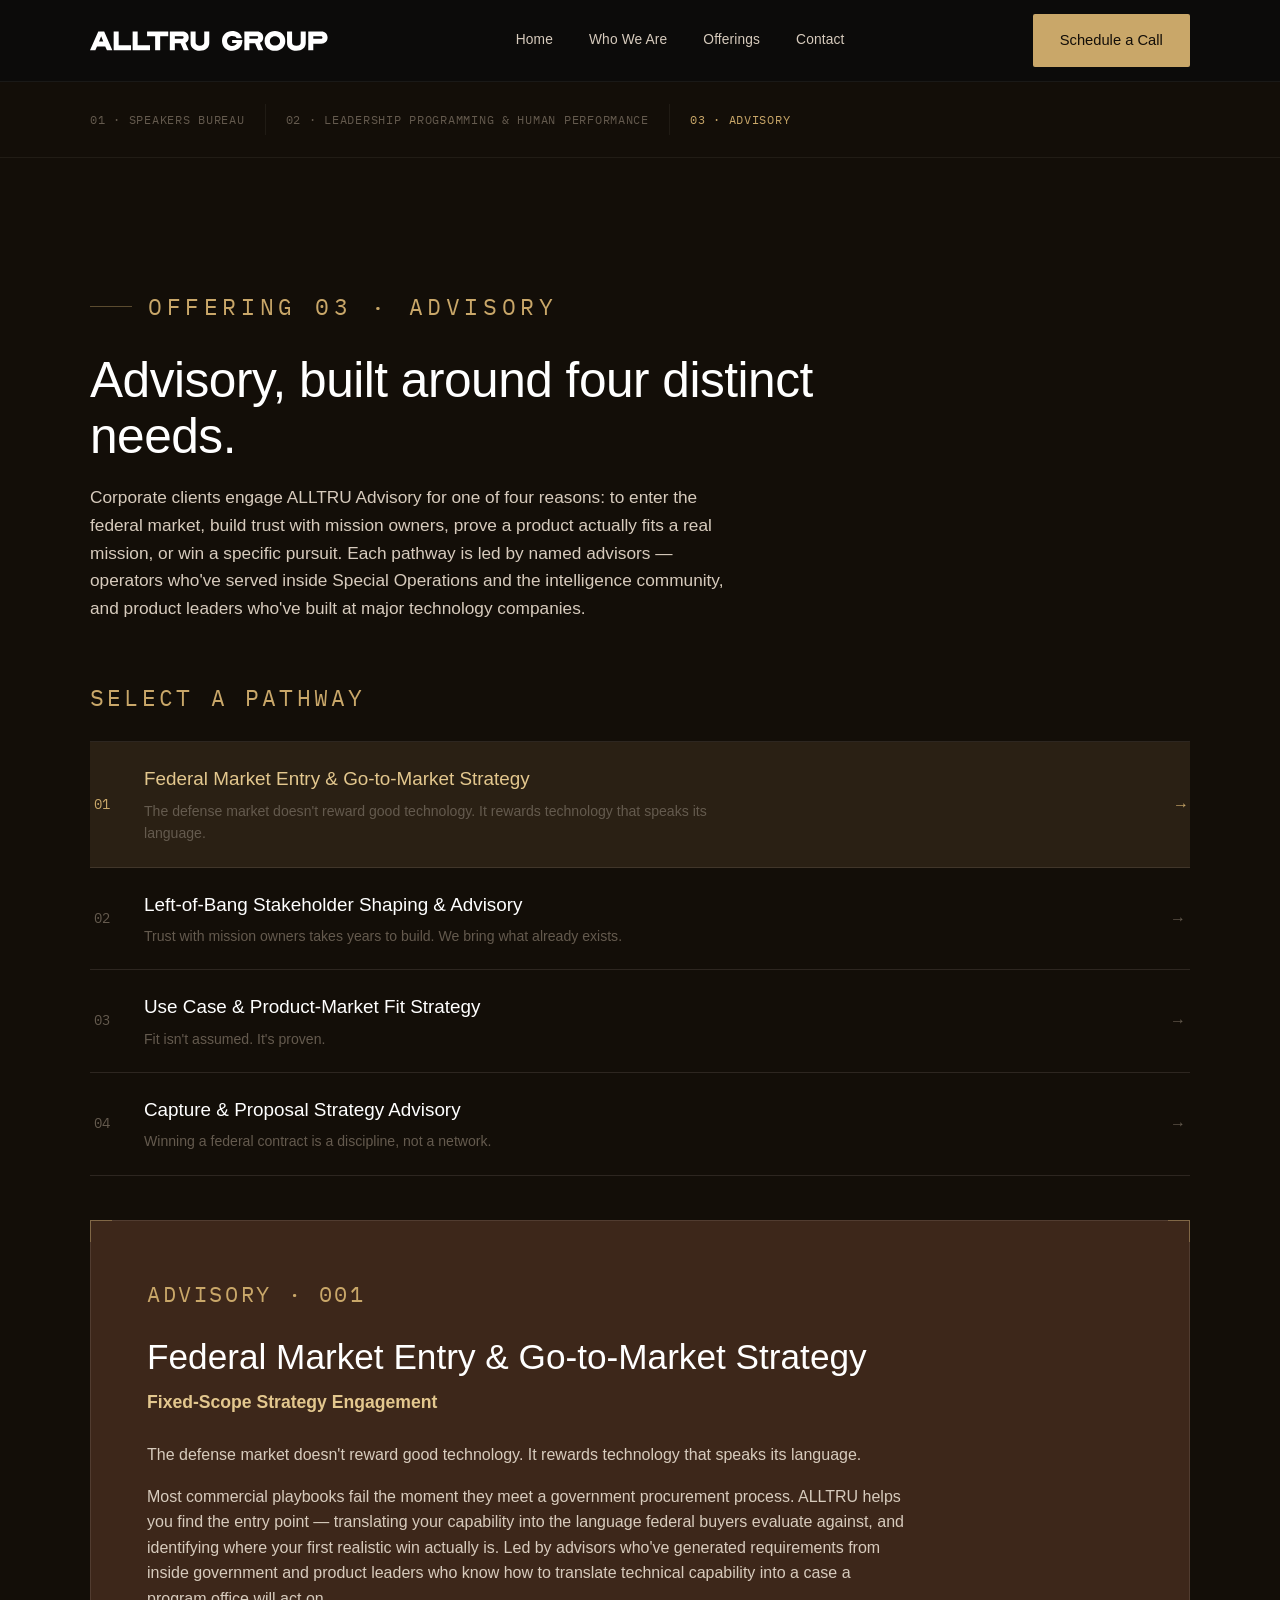
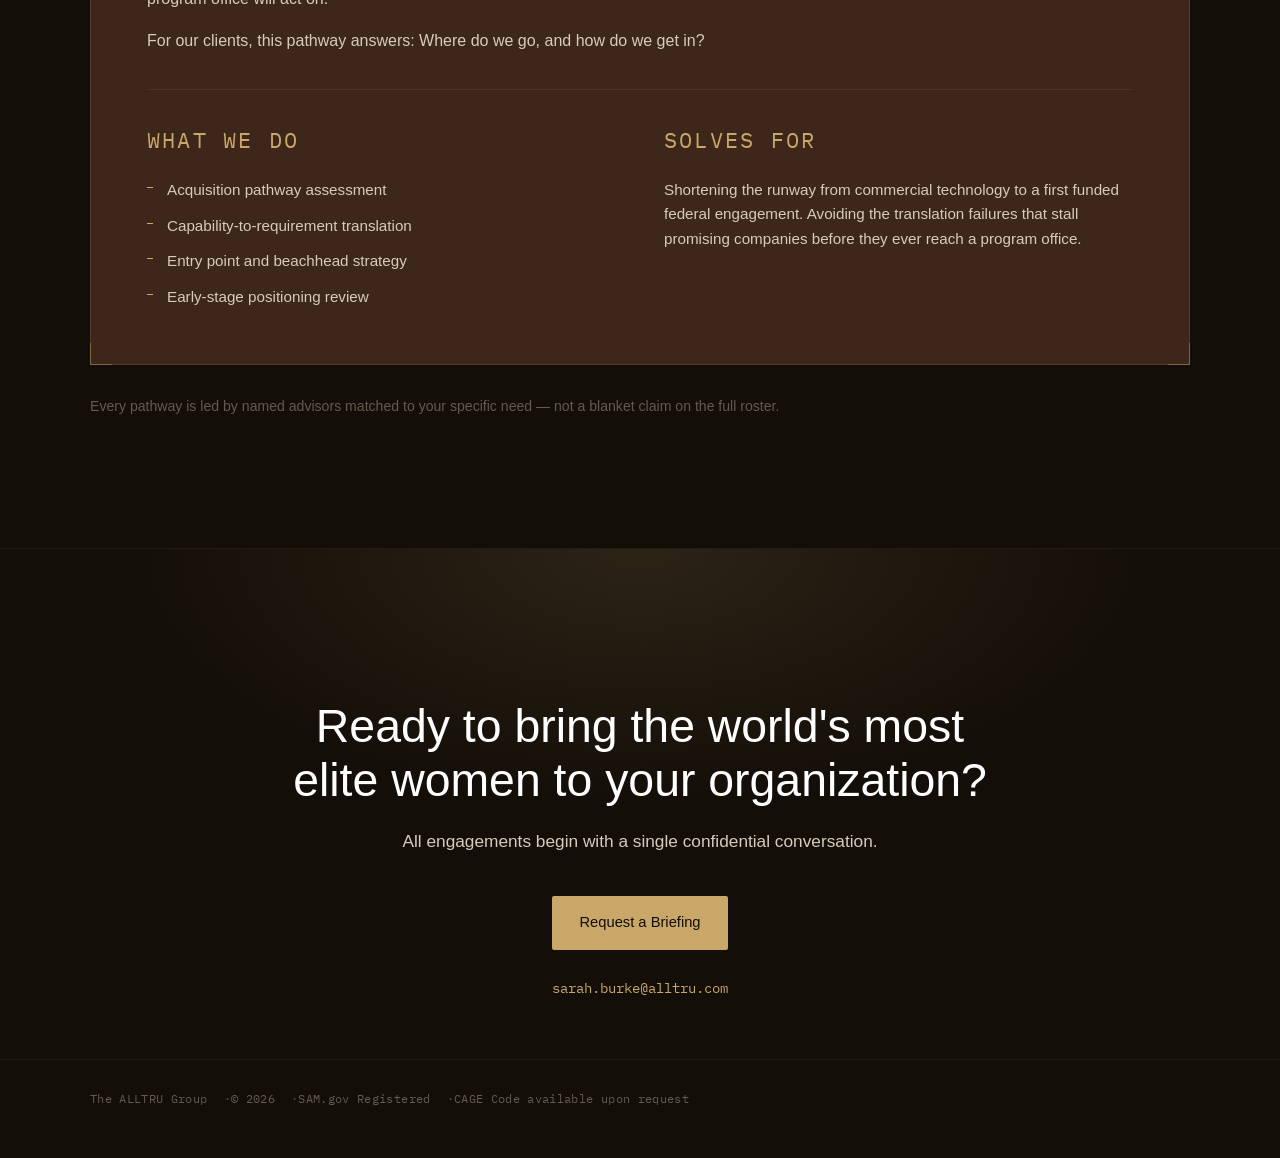
==== commit 28ad0451: "Add files via upload" ====
--- a/advisory.html
+++ b/advisory.html
@@ -8,7 +8,7 @@
 <script>document.documentElement.classList.add('js');</script>
 <link rel="preconnect" href="https://fonts.googleapis.com">
 <link rel="preconnect" href="https://fonts.gstatic.com" crossorigin>
-<link href="https://fonts.googleapis.com/css2?family=Archivo+Black&family=Space+Grotesk:wght@400;500;600;700&family=IBM+Plex+Mono:wght@400;500&display=swap" rel="stylesheet">
+<link href="https://fonts.googleapis.com/css2?family=Fraunces:ital,opsz,wght@0,9..144,300;0,9..144,400;0,9..144,500;0,9..144,600;1,9..144,400;1,9..144,500&family=Inter:wght@300;400;500;600&family=IBM+Plex+Mono:wght@400;500&display=swap" rel="stylesheet">
 <link rel="stylesheet" href="styles.css">
 </head>
 <body>
@@ -34,6 +34,7 @@
 </svg>
     </a>
     <nav class="nav-links">
+      <a href="index.html">Home</a>
       <a href="index.html#who-we-are">Who We Are</a>
       <a href="index.html#offerings">Offerings</a>
       <a href="index.html#contact">Contact</a>
@@ -46,6 +47,7 @@
     </div>
   </div>
   <nav class="mobile-menu" id="mobileMenu">
+    <a href="index.html">Home</a>
     <a href="index.html#who-we-are">Who We Are</a>
     <a href="index.html#offerings">Offerings</a>
     <a href="index.html#contact">Contact</a>
@@ -67,8 +69,8 @@
     <div class="wrap">
       <div class="section-head reveal">
         <div class="eyebrow">Offering 03 · Advisory</div>
-        <h2>Where do we go. Who needs to trust us. Does it fit. How do we win.</h2>
-        <p class="lead">Every federal pursuit raises the same four questions. ALLTRU Advisory pairs corporate clients with named advisors — operators from Special Operations and the intelligence community, and product leaders from major technology companies — matched to whichever one you're facing.</p>
+        <h2>Advisory, built around four distinct needs.</h2>
+        <p class="lead">Corporate clients engage ALLTRU Advisory for one of four reasons: to enter the federal market, build trust with mission owners, prove a product actually fits a real mission, or win a specific pursuit. Each pathway is led by named advisors — operators who've served inside Special Operations and the intelligence community, and product leaders who've built at major technology companies.</p>
       </div>
 
       <div class="reveal" id="adv-selector">
@@ -181,10 +183,10 @@
               <div class="slide-col">
                 <div class="col-label">What We Do</div>
                 <ul>
-                  <li>End-user validation panels — structured sessions with serving and recently-separated end users, framed as user research</li>
-                  <li>Use-case and mission-thread mapping, grounded in advisors who've written government requirements themselves</li>
-                  <li>Requirements-gap analysis against what program offices are actually scoped to buy</li>
-                  <li>Positioning and narrative refinement, informed by product management discipline</li>
+                  <li>End-user validation panels</li>
+                  <li>Use-case and mission-thread mapping</li>
+                  <li>Requirements-gap analysis</li>
+                  <li>Positioning and narrative refinement</li>
                 </ul>
               </div>
               <div class="slide-col">
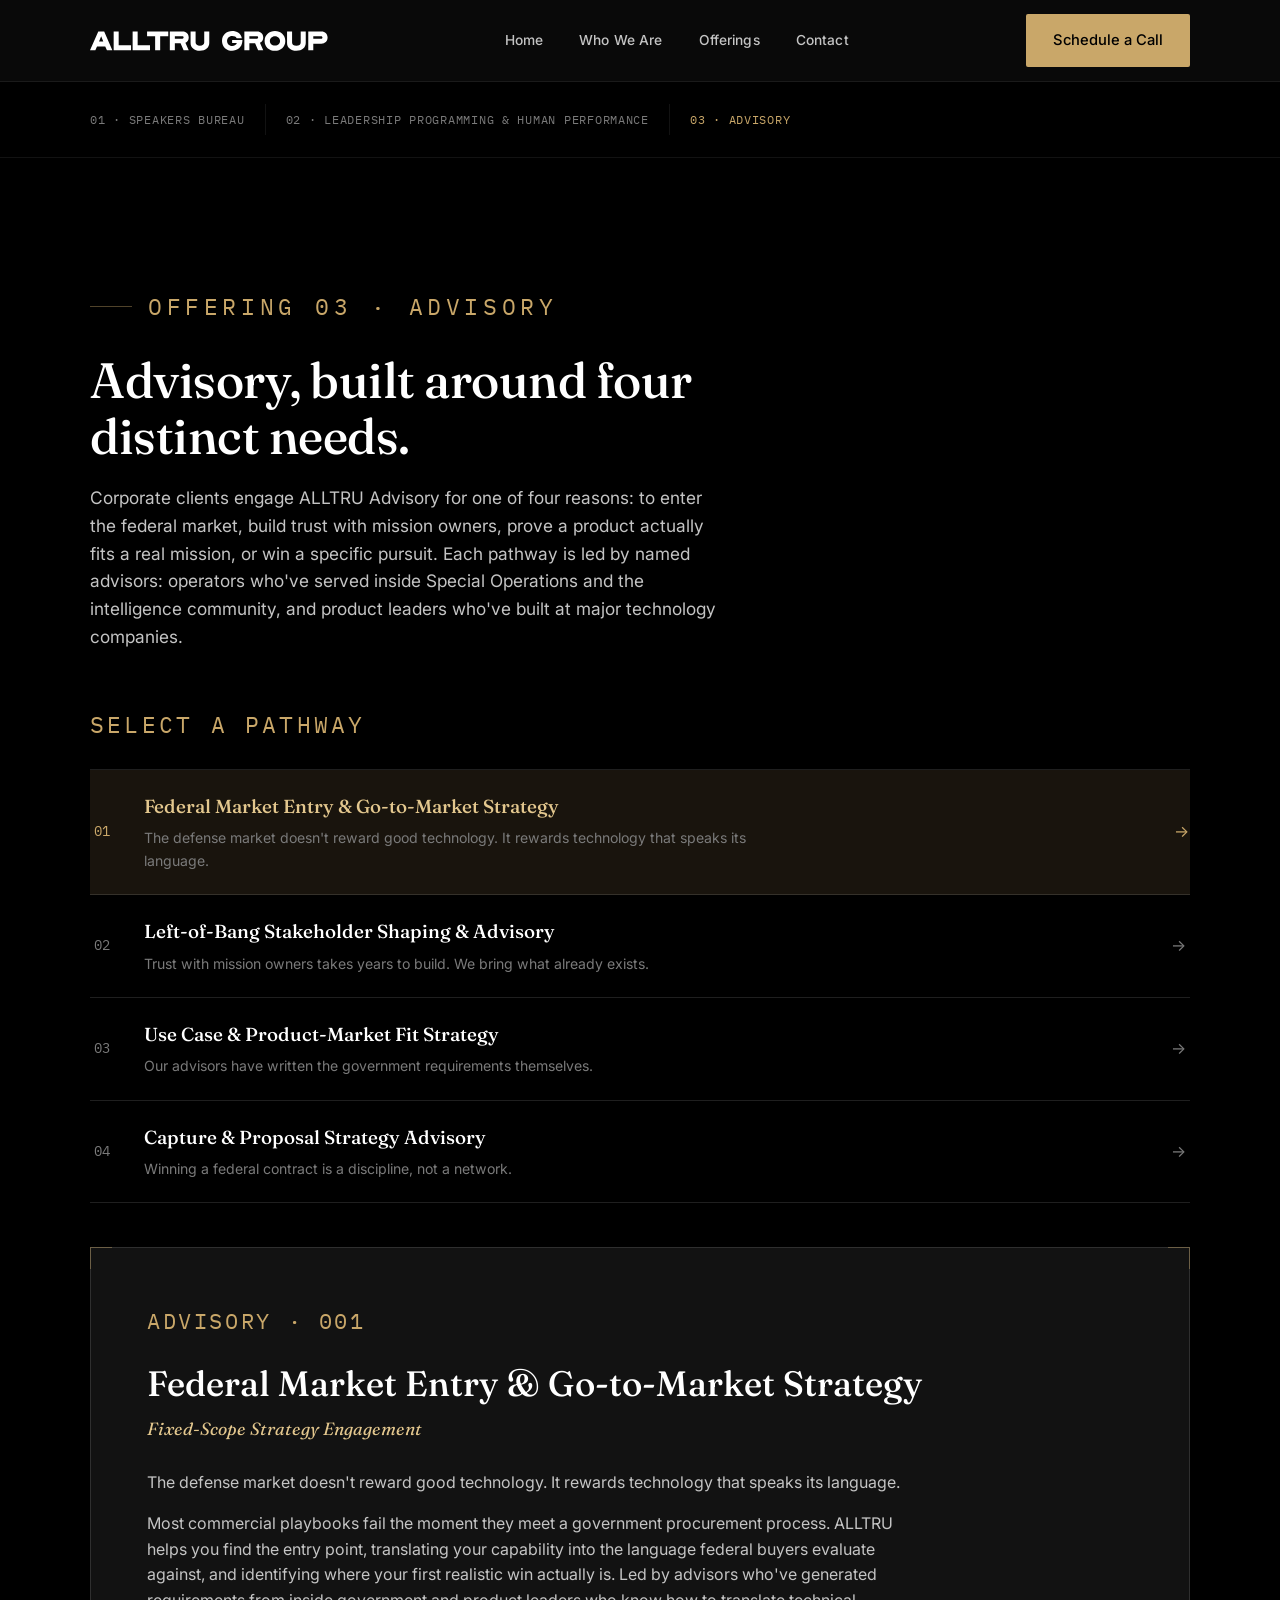
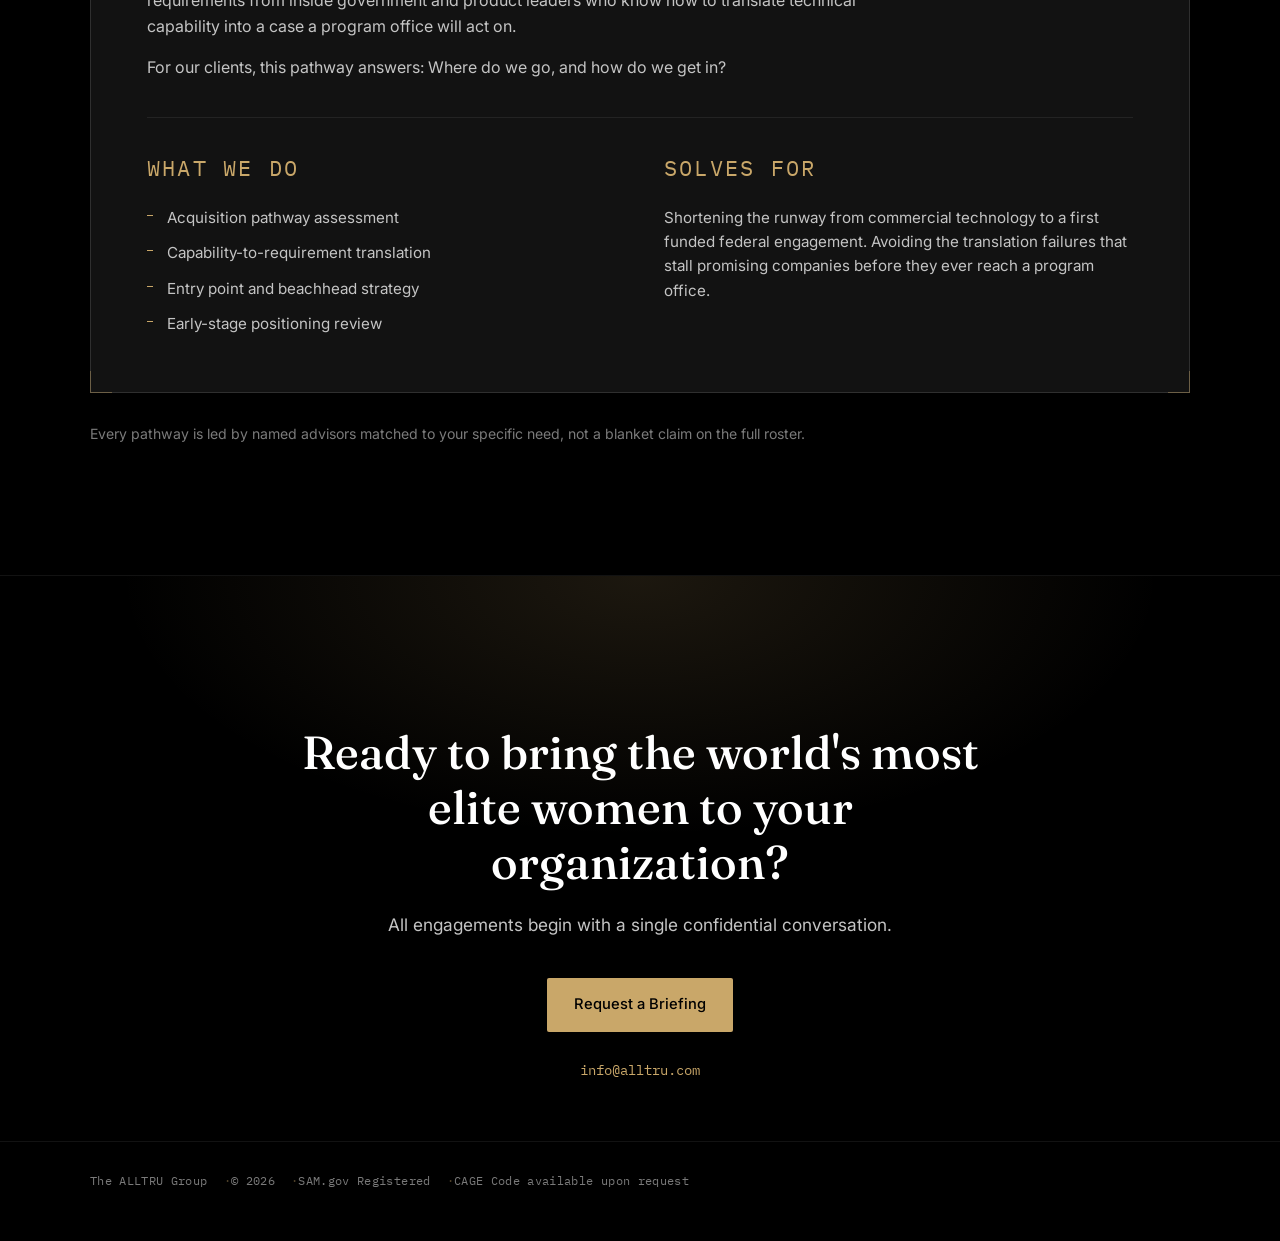
==== commit e3fba09c: "Add files via upload" ====
--- a/advisory.html
+++ b/advisory.html
@@ -3,8 +3,8 @@
 <head>
 <meta charset="UTF-8">
 <meta name="viewport" content="width=device-width, initial-scale=1.0">
-<title>Advisory — The ALLTRU Group</title>
-<meta name="description" content="ALLTRU Advisory pairs corporate clients with named advisors across four pathways — market entry, stakeholder engagement, product-market fit, and capture strategy.">
+<title>Advisory | The ALLTRU Group</title>
+<meta name="description" content="ALLTRU Advisory pairs corporate clients with named advisors across four pathways: market entry, stakeholder engagement, product-market fit, and capture strategy.">
 <script>document.documentElement.classList.add('js');</script>
 <link rel="preconnect" href="https://fonts.googleapis.com">
 <link rel="preconnect" href="https://fonts.gstatic.com" crossorigin>
@@ -40,7 +40,7 @@
       <a href="index.html#contact">Contact</a>
     </nav>
     <div class="nav-cta">
-      <a class="btn btn-gold" href="mailto:sarah.burke@alltru.com?subject=Schedule%20a%20Call">Schedule a Call</a>
+      <a class="btn btn-gold" href="mailto:info@alltru.com?subject=Schedule%20a%20Call">Schedule a Call</a>
       <button class="nav-toggle" id="navToggle" aria-expanded="false" aria-controls="mobileMenu" aria-label="Open menu">
         <span></span><span></span><span></span>
       </button>
@@ -70,7 +70,7 @@
       <div class="section-head reveal">
         <div class="eyebrow">Offering 03 · Advisory</div>
         <h2>Advisory, built around four distinct needs.</h2>
-        <p class="lead">Corporate clients engage ALLTRU Advisory for one of four reasons: to enter the federal market, build trust with mission owners, prove a product actually fits a real mission, or win a specific pursuit. Each pathway is led by named advisors — operators who've served inside Special Operations and the intelligence community, and product leaders who've built at major technology companies.</p>
+        <p class="lead">Corporate clients engage ALLTRU Advisory for one of four reasons: to enter the federal market, build trust with mission owners, prove a product actually fits a real mission, or win a specific pursuit. Each pathway is led by named advisors: operators who've served inside Special Operations and the intelligence community, and product leaders who've built at major technology companies.</p>
       </div>
 
       <div class="reveal" id="adv-selector">
@@ -99,7 +99,7 @@
             <span class="s-num">03</span>
             <span class="s-text">
               <h4>Use Case &amp; Product-Market Fit Strategy</h4>
-              <p>Fit isn't assumed. It's proven.</p>
+              <p>Our advisors have written the government requirements themselves.</p>
             </span>
             <span class="s-arrow">→</span>
           </button>
@@ -124,7 +124,7 @@
             <div class="slide-sub">Fixed-Scope Strategy Engagement</div>
             <div class="slide-body">
               <p>The defense market doesn't reward good technology. It rewards technology that speaks its language.</p>
-              <p>Most commercial playbooks fail the moment they meet a government procurement process. ALLTRU helps you find the entry point — translating your capability into the language federal buyers evaluate against, and identifying where your first realistic win actually is. Led by advisors who've generated requirements from inside government and product leaders who know how to translate technical capability into a case a program office will act on.</p>
+              <p>Most commercial playbooks fail the moment they meet a government procurement process. ALLTRU helps you find the entry point, translating your capability into the language federal buyers evaluate against, and identifying where your first realistic win actually is. Led by advisors who've generated requirements from inside government and product leaders who know how to translate technical capability into a case a program office will act on.</p>
               <p>For our clients, this pathway answers: Where do we go, and how do we get in?</p>
             </div>
             <div class="slide-cols">
@@ -150,7 +150,7 @@
             <div class="slide-sub">Standing Advisory Retainer</div>
             <div class="slide-body">
               <p>Trust with mission owners takes years to build. We bring what already exists.</p>
-              <p>A standing advisory retainer with a small number of named, screened advisors — senior leaders who've operated inside DoD, DOE/NNSA, DOS, and the interagency community — engaged to build understanding and credibility with program offices and mission owners before a solicitation exists. Every advisor is cleared for engagement before activation, and advisors include former government leaders who've sat inside these conversations themselves, so shaping is substantively informed, not just door-opening.</p>
+              <p>A standing advisory retainer with a small number of named, screened advisors, senior leaders who've operated inside DoD, DOE/NNSA, DOS, and the interagency community, engaged to build understanding and credibility with program offices and mission owners before a solicitation exists. Every advisor is cleared for engagement before activation, and advisors include former government leaders who've sat inside these conversations themselves, so shaping is substantively informed, not just door-opening.</p>
               <p>For our clients, this pathway answers: Who needs to trust us before we need them to?</p>
             </div>
             <div class="slide-cols">
@@ -175,7 +175,7 @@
             <h3>Use Case &amp; Product-Market Fit Strategy</h3>
             <div class="slide-sub">Fixed-Scope Engagement, Recurring Validation Cycle</div>
             <div class="slide-body">
-              <p>Fit isn't assumed. It's proven.</p>
+              <p>Our advisors have written the government requirements themselves.</p>
               <p>ALLTRU's product and mission-strategy bench includes advisors who built requirements from inside government program offices and led tech scouting to close capability gaps, alongside product leaders with years of product management experience at major technology companies. Together they pressure-test whether a capability genuinely solves a real mission problem, and translate that fit into language a program office and an evaluator will both recognize.</p>
               <p>For our clients, this pathway answers: Does what we have actually fit what they need, and how do we prove it?</p>
             </div>
@@ -202,7 +202,7 @@
             <div class="slide-sub">Per-Pursuit Engagement</div>
             <div class="slide-body">
               <p>Winning a federal contract is a discipline, not a network.</p>
-              <p>This pathway includes hands-on capture support for a live pursuit — pricing strategy, contract vehicle selection, proposal governance, and win-theme development — from advisors who've built and closed federal awards themselves, not just observed them. Win themes draw on both capture professionals and product strategists, so proposals hold up on genuine technical differentiation, not administrative polish alone.</p>
+              <p>This pathway includes hands-on capture support for a live pursuit: pricing strategy, contract vehicle selection, proposal governance, and win-theme development, from advisors who've built and closed federal awards themselves, not just observed them. Win themes draw on both capture professionals and product strategists, so proposals hold up on genuine technical differentiation, not administrative polish alone.</p>
               <p>For our clients, this pathway answers: How do we win this specific pursuit?</p>
             </div>
             <div class="slide-cols">
@@ -223,7 +223,7 @@
           </div>
 
         </div>
-        <p class="shared-footnote">Every pathway is led by named advisors matched to your specific need — not a blanket claim on the full roster.</p>
+        <p class="shared-footnote">Every pathway is led by named advisors matched to your specific need, not a blanket claim on the full roster.</p>
       </div>
     </div>
   </section>
@@ -233,8 +233,8 @@
       <div class="close-inner reveal">
         <h2>Ready to bring the world's most elite women to your organization?</h2>
         <p class="lead">All engagements begin with a single confidential conversation.</p>
-        <a class="btn btn-gold" href="mailto:sarah.burke@alltru.com?subject=Request%20a%20Briefing">Request a Briefing</a>
-        <div class="close-email"><a href="mailto:sarah.burke@alltru.com">sarah.burke@alltru.com</a></div>
+        <a class="btn btn-gold" href="mailto:info@alltru.com?subject=Request%20a%20Briefing">Request a Briefing</a>
+        <div class="close-email"><a href="mailto:info@alltru.com">info@alltru.com</a></div>
       </div>
     </div>
   </section>
--- a/styles.css
+++ b/styles.css
@@ -1,28 +1,3 @@
-  /*
-    BRAND FONTS — BN Grimer (display) and PP Neue Machina Inktrap (body/labels) are
-    licensed commercial typefaces, not available on a free CDN. These @font-face
-    rules point at local files that don't exist yet — until they're added, the
-    browser silently falls back to the free stand-ins loaded above (Archivo Black /
-    Space Grotesk). To activate the real brand fonts:
-      1. Buy + download BN Grimer from https://www.bnicks.com/shop/p/grimer
-      2. Buy + download PP Neue Machina Inktrap (commercial license) from
-         https://pangrampangram.com/products/neue-machina
-      3. Convert to .woff2 if needed and drop the files in a /fonts folder next to
-         this HTML file, named to match the paths below (or edit the paths).
-    No other changes needed — the site will pick them up automatically.
-  */
-  @font-face{
-    font-family:'BN Grimer';
-    src: url('./fonts/BNGrimer-Regular.woff2') format('woff2'),
-         url('./fonts/BNGrimer-Regular.otf') format('opentype');
-    font-weight:400; font-style:normal; font-display:swap;
-  }
-  @font-face{
-    font-family:'PP Neue Machina Inktrap';
-    src: url('./fonts/PPNeueMachinaInktrap-Regular.woff2') format('woff2'),
-         url('./fonts/PPNeueMachinaInktrap-Regular.otf') format('opentype');
-    font-weight:400; font-style:normal; font-display:swap;
-  }
   :root{
     /* ALLTRU Group brand palette */
     --black:#000000;
@@ -32,21 +7,21 @@
     --sand:#D7CBBD;
     --white:#FFFFFF;
 
-    --bg:#130E08;
-    --bg-1:#3D271A;
-    --bg-2:#4a3020;
-    --line: rgba(215,203,189,0.13);
-    --line-soft: rgba(215,203,189,0.07);
+    --bg:#000000;
+    --bg-1:#121212;
+    --bg-2:#1c1c1c;
+    --line: rgba(255,255,255,0.12);
+    --line-soft: rgba(255,255,255,0.07);
     --ink:#FFFFFF;
-    --ink-dim:#D7CBBD;
-    --ink-faint:#645A4E;
+    --ink-dim:#c4c4c4;
+    --ink-faint:#7a7a7a;
     --gold:#c9a769;
     --gold-bright:#e3c78e;
     --gold-soft: rgba(201,167,105,0.12);
     --gold-line: rgba(201,167,105,0.4);
-    --serif: 'BN Grimer', 'Archivo Black', 'Arial Black', sans-serif;
-    --sans: 'PP Neue Machina Inktrap', 'Space Grotesk', -apple-system, BlinkMacSystemFont, 'Segoe UI', sans-serif;
-    --mono: 'PP Neue Machina Inktrap', 'IBM Plex Mono', 'SFMono-Regular', Menlo, Consolas, monospace;
+    --serif: 'Fraunces', Georgia, 'Times New Roman', serif;
+    --sans: 'Inter', -apple-system, BlinkMacSystemFont, 'Segoe UI', sans-serif;
+    --mono: 'IBM Plex Mono', 'SFMono-Regular', Menlo, Consolas, monospace;
     --container: 1180px;
     --nav-h: 82px;
   }
@@ -77,7 +52,7 @@
   .wrap{ max-width:var(--container); margin:0 auto; padding:0 40px; }
   section{ scroll-margin-top: var(--nav-h); }
 
-  ::selection{ background:var(--gold); color:var(--brown); }
+  ::selection{ background:var(--gold); color:var(--black); }
 
   /* ---------- Eyebrow / labels ---------- */
   .eyebrow{
@@ -106,7 +81,7 @@
     padding:0.95rem 1.7rem; border-radius:2px; white-space:nowrap;
     transition: all .2s ease;
   }
-  .btn-gold{ background:var(--gold); color:var(--brown); }
+  .btn-gold{ background:var(--gold); color:var(--black); }
   .btn-gold:hover{ background:var(--gold-bright); transform:translateY(-1px); }
   .btn-line{ border:1px solid var(--line); color:var(--ink); }
   .btn-line:hover{ border-color:var(--gold-line); color:var(--gold-bright); }
@@ -200,7 +175,7 @@
   .hero::after{
     content:"";
     position:absolute; inset:0;
-    background-image: radial-gradient(rgba(215,203,189,0.06) 1px, transparent 1px);
+    background-image: radial-gradient(rgba(255,255,255,0.06) 1px, transparent 1px);
     background-size: 26px 26px;
     -webkit-mask-image: linear-gradient(to bottom, black, transparent 75%);
             mask-image: linear-gradient(to bottom, black, transparent 75%);
@@ -211,7 +186,7 @@
     font-family:var(--serif); font-weight:500; font-size:clamp(2.5rem, 1.6rem + 4.2vw, 4.6rem);
     line-height:1.06; letter-spacing:-0.015em; max-width:900px; margin:0 0 28px;
   }
-  .hero h1 em{ color:var(--gold); font-style:normal; }
+  .hero h1 em{ color:var(--gold); font-style:italic; }
   .hero .lead{ font-size:1.15rem; color:var(--ink-dim); max-width:600px; margin-bottom:40px; }
   .hero-ctas{ display:flex; gap:18px; flex-wrap:wrap; margin-bottom:88px; }
 
@@ -236,8 +211,8 @@
   .standard{ padding:130px 0; border-bottom:1px solid var(--line-soft); }
   .standard-inner{ max-width:900px; }
   .standard blockquote{
-    font-family:var(--sans); font-weight:500; font-style:normal;
-    font-size:clamp(1.4rem, 1.05rem + 1.4vw, 2rem);
+    font-family:var(--serif); font-weight:400; font-style:italic;
+    font-size:clamp(1.5rem, 1.1rem + 1.6vw, 2.15rem);
     line-height:1.35; color:var(--ink); margin:0 0 40px;
   }
   .standard .body-copy p{ color:var(--ink-dim); font-size:1.02rem; margin-bottom:18px; max-width:760px; }
@@ -252,8 +227,8 @@
   }
   .offer-card:hover{ border-color:var(--gold-line); transform:translateY(-4px); }
   .offer-card .num{
-    font-family:var(--serif); font-weight:300; font-size:2.6rem; color:transparent;
-    -webkit-text-stroke:1px var(--gold-line); margin-bottom:26px; line-height:1;
+    font-family:var(--serif); font-weight:300; font-size:2.6rem; color:var(--gold);
+    margin-bottom:26px; line-height:1;
   }
   .offer-card h3{ font-family:var(--serif); font-weight:500; font-size:1.5rem; margin:0 0 14px; line-height:1.2; }
   .offer-card p{ color:var(--ink-dim); font-size:0.96rem; margin-bottom:auto; padding-bottom:26px; }
@@ -278,7 +253,7 @@
   @media (max-width: 860px){ .market-row{ grid-template-columns:1fr; gap:36px; } }
 
   .pkg-label{ font-family:var(--mono); font-size:1.44rem; letter-spacing:0.14em; color:var(--gold); text-transform:uppercase; margin-bottom:14px; }
-  .pkg-intro{ font-family:var(--sans); font-weight:500; font-style:normal; font-size:1.05rem; color:var(--gold-bright); margin-bottom:28px; }
+  .pkg-intro{ font-family:var(--serif); font-style:italic; font-size:1.05rem; color:var(--gold-bright); margin-bottom:28px; }
   .pkg-grid{ display:grid; grid-template-columns:repeat(2, 1fr); gap:20px; }
   .pkg-card{ background:var(--bg-1); border:1px solid var(--line); padding:28px 26px; transition:border-color .2s ease; }
   .pkg-card:hover{ border-color:var(--gold-line); }
@@ -325,7 +300,7 @@
 
   .slide-kicker{ font-family:var(--mono); font-size:1.36rem; letter-spacing:0.12em; color:var(--gold); text-transform:uppercase; margin-bottom:24px; }
   .slide-panel h3{ font-family:var(--serif); font-weight:500; font-size:clamp(1.6rem, 1.2rem + 1.6vw, 2.2rem); margin:0 0 10px; line-height:1.2; }
-  .slide-panel .slide-sub{ font-family:var(--sans); font-weight:600; font-style:normal; color:var(--gold-bright); font-size:1.1rem; margin-bottom:26px; }
+  .slide-panel .slide-sub{ font-family:var(--serif); font-style:italic; color:var(--gold-bright); font-size:1.1rem; margin-bottom:26px; }
   .slide-panel .slide-body p{ color:var(--ink-dim); font-size:1rem; margin-bottom:16px; max-width:760px; }
 
   .slide-cols{ display:grid; grid-template-columns:1fr 1fr; gap:48px; margin-top:36px; padding-top:32px; border-top:1px solid var(--line-soft); }
@@ -362,7 +337,7 @@
     position:absolute; inset:0;
     background-image: repeating-linear-gradient(115deg, rgba(201,167,105,0.05) 0 1px, transparent 1px 34px);
   }
-  .cadre-visual .cadre-mark{ position:relative; font-family:var(--sans); font-weight:500; font-style:normal; font-size:1.3rem; color:var(--gold); text-align:center; padding:0 30px; }
+  .cadre-visual .cadre-mark{ position:relative; font-family:var(--serif); font-style:italic; font-size:1.3rem; color:var(--gold); text-align:center; padding:0 30px; }
   @media (max-width: 860px){ .cadre-band{ grid-template-columns:1fr; } .cadre-visual{ aspect-ratio:16/9; order:-1; } }
 
   /* ================= CONTACT / CLOSE ================= */
